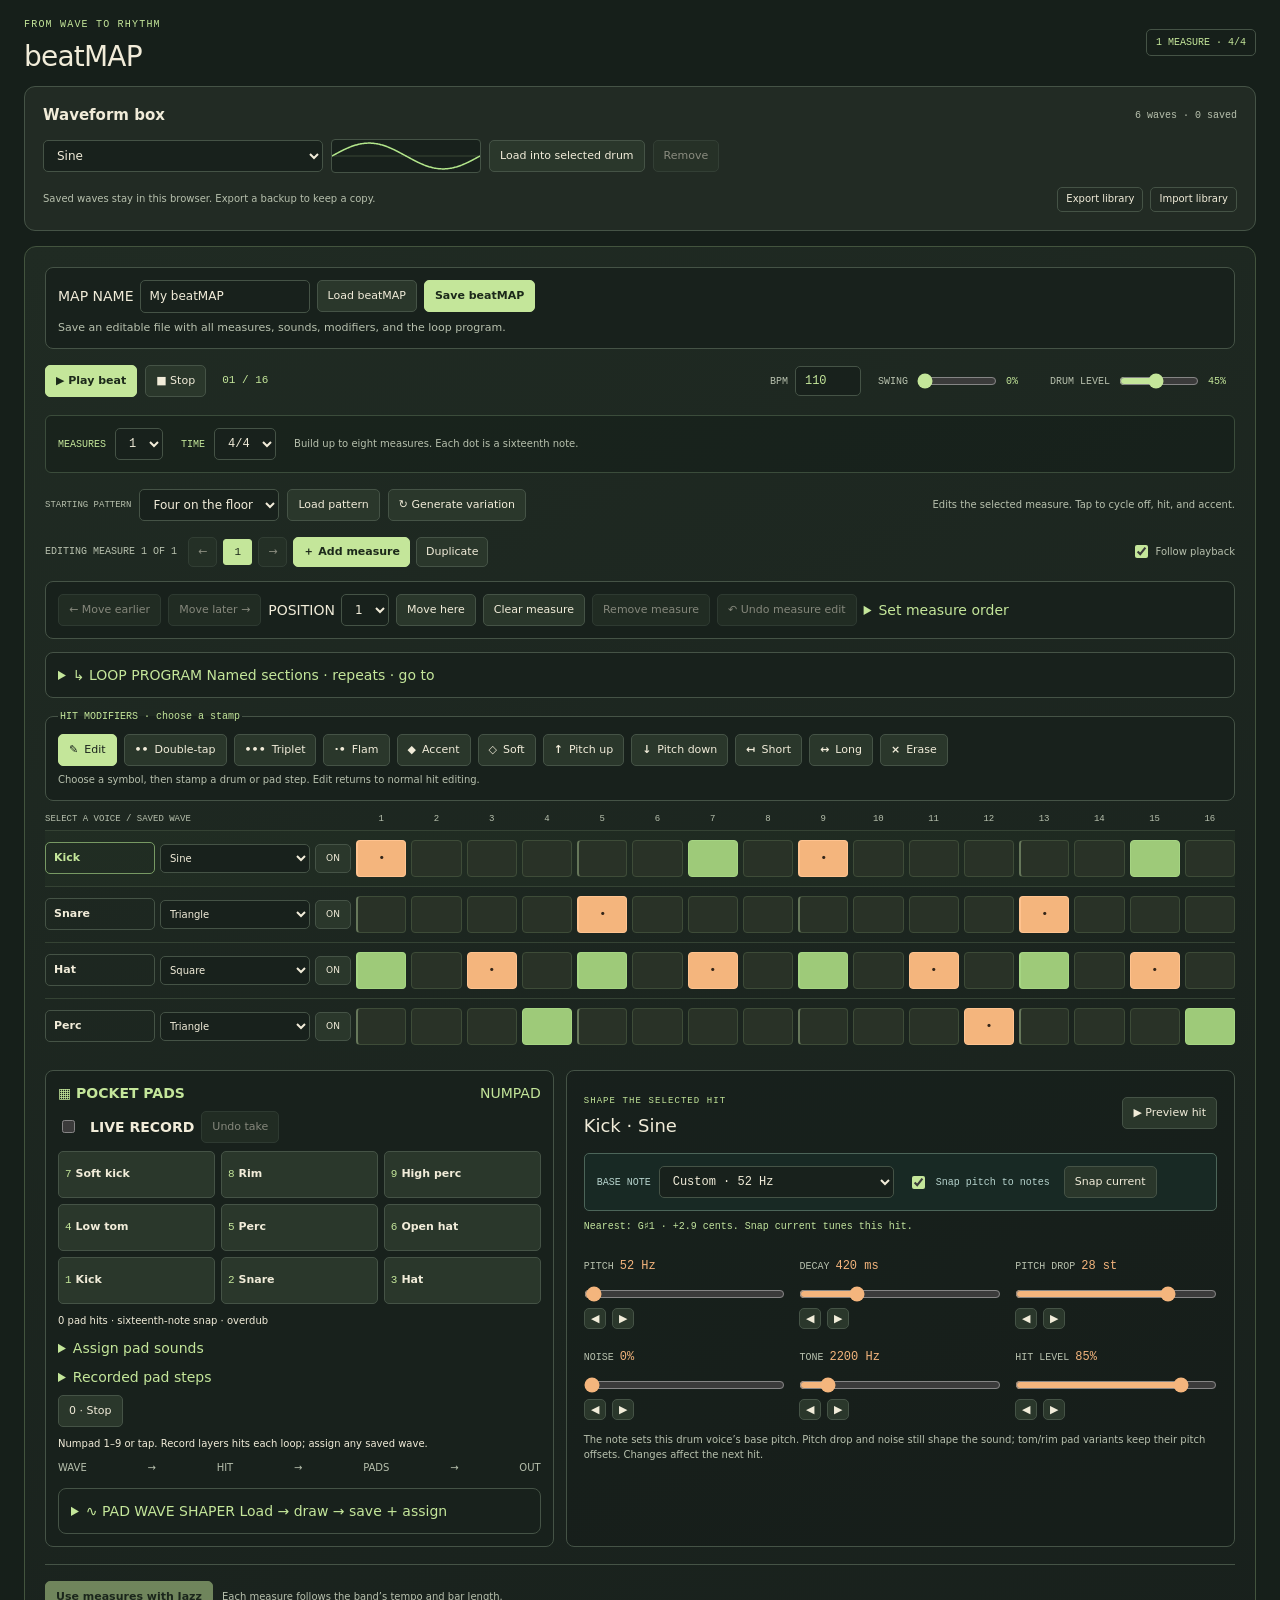
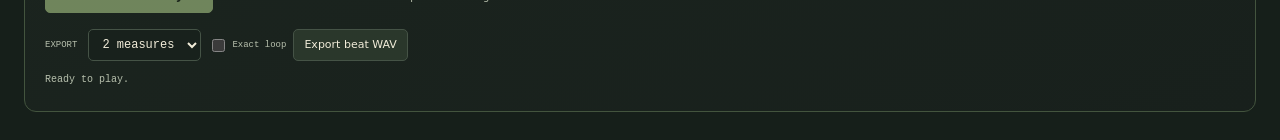
==== beatmap/index.html @ b2a4fbdc "Add the full beatMAP editor to Doodle Jazz" ====
<!doctype html>
<html lang="en">
<head>
<meta charset="utf-8">
<meta name="viewport" content="width=device-width, initial-scale=1">
<meta name="color-scheme" content="dark">
<title>beatMAP · Doodle Jazz</title>
<link rel="stylesheet" href="./editor.css">
<link rel="stylesheet" href="./drum.css">
<link rel="stylesheet" href="./drum-notes.css">
</head>
<body>
<main>
<section class="rhythm-section" aria-labelledby="rhythm-title">
 <div class="rhythm-heading"><div><span class="eyebrow">FROM WAVE TO RHYTHM</span><h2 id="rhythm-title">beatMAP</h2></div><span id="beat-chip" class="rhythm-chip">1 MEASURE · 4/4</span></div>
 <section class="wave-bank" aria-label="Saved waveform library">
  <div class="bank-title"><h3>Waveform box</h3><span id="bank-count">6 shapes</span></div>
  <div class="bank-load"><label class="sr-only" for="bank-select">Saved waveform</label><select id="bank-select"></select><svg id="bank-preview" viewBox="0 0 200 42" preserveAspectRatio="none" role="img" aria-label="Selected saved waveform"><line x1="0" x2="200" y1="21" y2="21" stroke="#43513b"/><path id="bank-path" fill="none" stroke="#b4e88c" stroke-width="1.5" vector-effect="non-scaling-stroke"/></svg><button id="bank-to-drum">Load into selected drum</button><button id="bank-remove" disabled>Remove</button><button id="bank-undo" hidden>Undo remove</button></div>
  <div class="bank-footer"><span id="bank-storage" role="status">Saved waves stay in this browser. Export a backup to keep a copy.</span><div><button id="bank-export">Export library</button><button id="bank-import">Import library</button></div></div>
  <input id="bank-file" type="file" accept=".json,application/json" hidden>
 </section>
 <section class="drum-machine" aria-label="beatMAP drum editor">
  <div class="beatmap-files"><label for="beat-name">MAP NAME<input id="beat-name" maxlength="48" value="My beatMAP" placeholder="Name your beatMAP"></label><button id="kit-load">Load beatMAP</button><button id="kit-save" class="primary">Save beatMAP</button><p id="beatmap-status" role="status">Save an editable file with all measures, sounds, modifiers, and the loop program.</p></div>
  <div class="drum-top"><div class="drum-transport"><button id="beat-play" class="primary" aria-pressed="false">▶ Play beat</button><button id="beat-stop">■ Stop</button><span id="beat-position" class="mono">01 / 16</span></div><div class="tempo-controls"><label for="beat-bpm">BPM <input id="beat-bpm" type="number" min="40" max="240" value="110"></label><label for="beat-swing">SWING <input id="beat-swing" type="range" min="0" max="45" value="0"><output id="beat-swing-value">0%</output></label><label for="beat-volume">DRUM LEVEL <input id="beat-volume" type="range" min="0" max="100" value="45"><output id="beat-volume-value">45%</output></label></div></div>
  <div class="beat-length-controls"><label for="beat-measures">MEASURES <select id="beat-measures"><option>1</option><option>2</option><option>3</option><option>4</option><option>5</option><option>6</option><option>7</option><option>8</option></select></label><label for="beat-meter">TIME <select id="beat-meter"><option value="3/4">3/4</option><option value="4/4" selected>4/4</option><option value="5/4">5/4</option><option value="6/8">6/8</option><option value="7/8">7/8</option></select></label><span>Build up to eight measures. Each dot is a sixteenth note.</span></div>
  <div class="pattern-tools"><label for="beat-style">STARTING PATTERN</label><select id="beat-style"><option value="four">Four on the floor</option><option value="broken">Broken beat</option><option value="half">Half-time</option><option value="blank">Blank</option></select><button id="beat-preset">Load pattern</button><button id="beat-generate">↻ Generate variation</button><span>Edits the selected measure. Tap to cycle off, hit, and accent.</span></div>
  <div class="beat-measure-nav"><span id="beat-measure-label" class="mono">EDITING MEASURE 1</span><button id="beat-measure-prev" aria-label="Previous measure">←</button><div id="beat-measure-pages" role="group" aria-label="Choose measure to edit"></div><button id="beat-measure-next" aria-label="Next measure">→</button><button id="beat-add-measure" class="primary" type="button">＋ Add measure</button><button id="beat-copy-next">Duplicate</button><label><input id="beat-follow" type="checkbox" checked> Follow playback</label></div>
  <div class="measure-tools" role="group" aria-label="Measure editing"><button id="measure-earlier">← Move earlier</button><button id="measure-later">Move later →</button><label>POSITION <select id="measure-position" aria-label="Move measure to position"></select></label><button id="measure-move">Move here</button><button id="measure-clear">Clear measure</button><button id="measure-remove">Remove measure</button><button id="measure-undo" disabled>↶ Undo measure edit</button><details><summary>Set measure order</summary><label>ORDER <input id="measure-order" maxlength="40" placeholder="3, 1, 2" aria-label="New measure order"></label><button id="measure-order-apply">Apply order</button><small>Use each current measure number once. Loop-program references follow their original measures.</small></details></div>
    <details class="drum-program" id="drum-program-panel"><summary>↳ LOOP PROGRAM <span>Named sections · repeats · go to</span></summary>
   <div class="workflow-rail"><button id="program-load">1 LOAD beatMAP</button>→<span>2 EDIT MEASURES + PROGRAM</span>→<button id="program-save">3 SAVE beatMAP</button></div>
   <div class="program-columns"><div><label for="program-source">YOUR LOOP</label><textarea id="program-source" rows="5" maxlength="4096" spellcheck="false" aria-describedby="program-help"></textarea><p id="program-help">PLAY 1 x2 plays measure 1 twice. GOTO "groove" x3 returns to that label three extra times. Each jump counts across the entire run. END finishes. Maximum 64 measures.</p><div class="program-compose"><label>LABEL<input id="program-label" value="groove" maxlength="24"></label><label>REPEATS<input id="program-count" type="number" min="1" max="16" value="2"></label><button id="program-label-add">＋ Label</button><button id="program-play-add">＋ Editing measure</button><button id="program-goto-add">＋ Go to</button></div></div>
   <div><div class="program-actions"><button id="program-check">Check loop</button><button id="program-play">▶ Play program</button><button id="program-stop">■ Stop</button><label><input id="program-loop" type="checkbox" checked>Loop</label><label><input id="program-chip" type="checkbox" checked>8-bit sound</label></div><div id="program-route" class="program-route" aria-label="Compiled measure order"></div><p id="program-status" role="status">Build measures above, then arrange them here.</p><div class="program-actions"><button id="program-midi">Export MIDI</button><button id="program-wav">Export 8-bit WAV</button><button id="program-song">Use program with Jazz</button></div><small>MIDI keeps drum notes, timing and repeated hits. 8-bit WAV keeps your sound. beatMAP files keep the editable measures, program, and waveforms.</small>
   <details class="rhythm-math"><summary>✧ Rhythm numbers</summary><div class="program-compose"><label>HITS<input id="rhythm-hits" type="number" min="1" max="20" value="3"></label><label>OVER<select id="rhythm-steps"><option value="8">8 steps</option><option value="16">16 steps</option><option value="0">This measure</option></select></label><label>ROTATE<input id="rhythm-rotate" type="number" min="0" max="31" value="0"></label><button id="rhythm-apply">Stamp selected lane</button></div><p>Evenly spaced hits: try 3 over 8 or 5 over 16. Fills the editing measure; use Undo stamp to restore it.</p><button id="rhythm-undo" disabled>Undo stamp</button><a href="https://www.archive.bridgesmathart.org/2005/bridges2005-47.html" target="_blank" rel="noopener">Euclidean rhythm research ↗</a></details></div></div>
  </details>

  <fieldset class="modifier-frame"><legend>HIT MODIFIERS · choose a stamp</legend><div id="modifier-buttons" class="modifier-buttons"></div><div class="beat-mod-tools"><label hidden>HIT MODIFIER<select id="beat-modifier"><option value="edit">Edit hits</option><option value="up">↑ Pitch +1 semitone</option><option value="down">↓ Pitch −1 semitone</option><option value="soft">◇ Softer</option><option value="short">↤ Shorter</option><option value="long">↔ Longer tail</option><option value="double">•• Double-tap</option><option value="triple">••• Triplet roll</option><option value="flam">·• Flam</option><option value="accent">◆ Accent</option><option value="none">× Erase modifier</option></select></label><span>Choose a symbol, then stamp a drum or pad step. Edit returns to normal hit editing.</span></div></fieldset>
  <div class="sequencer-scroll"><div id="drum-sequencer" class="drum-sequencer"></div></div>
  <div class="beat-playground"><section class="drum-pad-panel" aria-label="Numpad drum pads"><div class="pad-heading"><strong>▦ POCKET PADS</strong><span>NUMPAD</span></div><div class="pad-record-bar"><label class="live-record-switch"><input id="pad-record" type="checkbox" role="switch"><span class="switch-track" aria-hidden="true"></span><strong>LIVE RECORD</strong></label><button id="pad-undo" disabled>Undo take</button></div><div id="drum-pads" class="drum-pads"></div><p id="pad-record-state" role="status">Record adds hits on each loop · snaps to sixteenths.</p><details class="pad-assignments"><summary>Assign pad sounds</summary><div id="pad-assignments"></div></details><details class="pad-sequence"><summary>Recorded pad steps</summary><label>PAD<select id="pad-edit-number"><option value="1">1 · Kick</option><option value="2">2 · Snare</option><option value="3">3 · Hat</option><option value="4">4 · Low tom</option><option value="5">5 · Perc</option><option value="6">6 · Open hat</option><option value="7">7 · Soft kick</option><option value="8">8 · Rim</option><option value="9">9 · High perc</option></select></label><div id="pad-steps"></div><button id="pad-clear">Clear this pad</button></details><button id="drum-pad-stop">0 · Stop</button><p>Numpad 1–9 or tap. Record layers hits each loop; assign any saved wave.</p><div class="signal-route"><span>WAVE</span>→<span>HIT</span>→<span>PADS</span>→<span>OUT</span></div></section><div class="hit-shaper"><div class="shaper-title"><div><span class="eyebrow">SHAPE THE SELECTED HIT</span><h3 id="shaper-name">Kick</h3></div><button id="hit-preview">▶ Preview hit</button></div><div class="hit-note-controls"><label>BASE NOTE<select id="hit-note" aria-label="Selected drum base note"></select></label><label><input id="hit-note-snap" type="checkbox" checked>Snap pitch to notes</label><button id="hit-snap-now">Snap current</button></div><output id="hit-note-info" class="hit-note-info"></output><div class="hit-knobs">
   <label for="hit-pitch">PITCH <output id="hit-pitch-value">55 Hz</output><input id="hit-pitch" type="range" min="30" max="2000" step="any" value="55"></label>
   <label for="hit-decay">DECAY <output id="hit-decay-value">400 ms</output><input id="hit-decay" type="range" min="30" max="1500" step="10" value="400"></label>
   <label for="hit-sweep">PITCH DROP <output id="hit-sweep-value">24 st</output><input id="hit-sweep" type="range" min="0" max="36" step="1" value="24"></label>
   <label for="hit-noise">NOISE <output id="hit-noise-value">0%</output><input id="hit-noise" type="range" min="0" max="100" value="0"></label>
   <label for="hit-tone">TONE <output id="hit-tone-value">8000 Hz</output><input id="hit-tone" type="range" min="200" max="18000" step="100" value="8000"></label>
   <label for="hit-level">HIT LEVEL <output id="hit-level-value">80%</output><input id="hit-level" type="range" min="0" max="100" value="80"></label>
  </div><p>The note sets this drum voice’s base pitch. Pitch drop and noise still shape the sound; tom/rim pad variants keep their pitch offsets. Changes affect the next hit.</p></div>
  </div><div class="beat-send"><button id="beat-send-mix" class="primary">Use measures with Jazz</button><span>Each measure follows the band’s tempo and bar length.</span></div>
  <div class="beat-bottom"><div><label for="beat-bars">EXPORT <select id="beat-bars"><option value="0">Full beat</option><option value="1">1 measure</option><option value="2" selected>2 measures</option><option value="4">4 measures</option><option value="8">8 measures</option></select></label><label class="beat-loop-label"><input id="beat-loop-export" type="checkbox"> Exact loop</label><button id="beat-export">Export beat WAV</button></div></div>
  <div id="beat-status" class="beat-status" role="status">Ready to play.</div>
  <input id="kit-file" type="file" accept=".json,application/json" hidden>
 </section>
</section>

</main>
<script defer src="./effects-dsp.js"></script>
<script defer src="./amp-tone.js"></script>
<script defer src="./studio-dsp.js"></script>
<script defer src="./wave-library.js"></script>
<script defer src="./drum-notes.js"></script>
<script defer src="./drum-dsp.js"></script>
<script defer src="./midi-io.js"></script>
<script defer src="./drum-program.js"></script>
<script defer src="./editor-host.js"></script>
<script defer src="./drum-ui.js"></script>
<script defer src="./drum-pads.js"></script>
<script defer src="./drum-notes-ui.js"></script>
<script defer src="./hit-modifiers.js"></script>
<script defer src="./drum-program-ui.js"></script>
<script defer src="./pad-wave-editor.js"></script>
<script defer src="./measure-editing.js"></script>
<script type="module" src="./editor-actions.mjs"></script>
</body>
</html>
---- beatmap/editor.css ----
:root {
  color-scheme: dark;
  --panel: #222b24;
  --inner: #18211c;
  --text: #f1ecd9;
  --muted: #b7c0ad;
  --line: #455346;
  --green: #c4e69a;
  --orange: #f4b57d;
  --mono: "IBM Plex Mono", Consolas, monospace;
  font: 14px/1.45 system-ui, sans-serif;
  background: #161f1a;
  color: var(--text);
}

* { box-sizing: border-box; }
body { margin: 0; }
main { margin: auto; max-width: 1360px; padding: 12px 24px 28px; }
.rhythm-section.rhythm-section { margin: 0; min-width: 0; }
[hidden] { display: none !important; }
button, input, select, textarea { font: inherit; }
button {
  cursor: pointer;
  border: 1px solid var(--line);
  border-radius: 5px;
  padding: 7px 10px;
  color: var(--text);
  background: #2a372b;
}
button.primary { background: var(--green); color: #1c291a; border-color: var(--green); font-weight: 650; }
button:hover:not(:disabled) { filter: brightness(1.14); }
button:disabled { opacity: .5; cursor: default; }
button[aria-pressed="true"] { border-color: var(--green); }
:focus-visible { outline: 2px solid var(--orange); outline-offset: 2px; }
input[type=range], input[type=checkbox] { accent-color: var(--green); }
a { color: var(--green); }
.eyebrow, .mono { font-family: var(--mono); }
.eyebrow { color: var(--green); font-size: 10px; letter-spacing: .12em; }
label { display: inline-flex; flex-wrap: wrap; align-items: center; gap: 6px; }
summary { cursor: pointer; color: var(--green); }
small { color: var(--muted); }
.rhythm-heading.rhythm-heading { margin-bottom: 12px; }
.beatmap-files, .measure-tools, .modifier-frame, .drum-program, .drum-pad-panel, .panel-pocket {
  min-width: 0;
  padding: 12px;
  border: 1px solid var(--line);
  border-radius: 8px;
  background: var(--inner);
}
.beatmap-files, .measure-tools, .program-actions, .program-compose, .program-route,
.modifier-buttons, .workflow-rail, .pocket-controls, .pad-record-bar, .hit-note-controls {
  display: flex;
  flex-wrap: wrap;
  align-items: center;
  gap: 7px;
}
.beatmap-files { margin-bottom: 16px; }
.beatmap-files p { flex-basis: 100%; margin: 0; color: var(--muted); font-size: 11px; }
.measure-tools, .drum-program, .modifier-frame { margin: 0 0 13px; }
.measure-tools select { max-width: 65px; }
.modifier-frame legend { color: var(--green); font: 10px var(--mono); }
.modifier-buttons button { display: inline-flex; gap: 6px; align-items: center; }
.modifier-buttons button[aria-pressed="true"], #pad-steps button[aria-pressed="true"], .program-route button.playing {
  background: var(--green); color: var(--inner);
}
.beat-mod-tools { margin-top: 7px; color: var(--muted); font-size: 10px; }
.workflow-rail, .program-columns { margin-top: 10px; }
.program-columns { display: grid; grid-template-columns: 1fr 1fr; gap: 18px; }
.program-columns > div { min-width: 0; }
.program-columns p { font-size: 11px; color: var(--muted); }
.program-route { margin-top: 8px; max-height: 160px; overflow: auto; }
.program-columns textarea {
  width: 100%; resize: vertical; border: 1px solid var(--line);
  border-radius: 5px; padding: 8px; color: var(--text); background: #121914; font: 12px var(--mono);
}
.program-compose input[type=number] { width: 62px; }
.rhythm-math, .panel-pocket { margin-top: 12px; }
.rhythm-math summary { margin-bottom: 6px; }
.beat-playground { display: grid; grid-template-columns: minmax(250px, .95fr) minmax(0, 1.25fr); gap: 12px; margin-top: 12px; }
.beat-playground .hit-shaper { margin-top: 0; }
.beat-playground .hit-knobs { grid-template-columns: repeat(3, minmax(0, 1fr)); gap: 14px; }
.beat-playground .hit-knobs label { min-width: 0; }
.beat-playground .hit-nudge { padding: 3px 6px; }
.pad-heading, .signal-route { display: flex; justify-content: space-between; gap: 4px; color: var(--muted); }
.pad-heading { color: var(--green); }
.pad-record-bar { margin: 8px 0; }
.drum-pads { display: grid; gap: 6px; grid-template-columns: repeat(3, minmax(0, 1fr)); }
.drum-pads button { min-height: 47px; padding: 6px; text-align: left; overflow-wrap: anywhere; }
.drum-pads kbd { color: var(--green); padding-right: 4px; }
.drum-pads button.is-hit, .drum-pads button:active { background: var(--green); color: var(--inner); }
.drum-pad-panel p, .signal-route { font-size: 10px; }
.pad-assignments, .pad-sequence { margin-bottom: 8px; }
#pad-assignments label { display: flex; justify-content: space-between; margin: 5px 0; }
#pad-steps { display: flex; flex-wrap: wrap; gap: 4px; margin: 7px 0; }
#pad-steps button { padding: 4px 6px; }
.pocket-controls { margin-top: 8px; }
.pad-cycle-grid { height: 83px; display: grid; grid-template-columns: repeat(32, minmax(0, 1fr)); margin: 10px 0; touch-action: none; }
.pad-cycle-point { position: relative; padding: 0; border: 1px solid var(--line); border-radius: 0; min-width: 0; }
.pad-cycle-point span { position: absolute; left: 1px; right: 1px; background: var(--green); pointer-events: none; }

@media (max-width: 760px) {
  main { padding: 10px 12px 20px; }
  .beat-playground, .program-columns { grid-template-columns: 1fr; }
}
@media (max-width: 440px) {
  .beat-playground .hit-knobs { grid-template-columns: repeat(2, minmax(0, 1fr)); }
  .rhythm-section input:not([type]) { max-width: 100%; }
}
---- beatmap/drum.css ----
.sr-only{position:absolute;width:1px;height:1px;padding:0;margin:-1px;overflow:hidden;clip:rect(0,0,0,0);white-space:nowrap;border:0}.rhythm-section{margin:36px 0 24px}.rhythm-heading{display:flex;justify-content:space-between;align-items:center;margin-bottom:19px;gap:15px}.rhythm-heading h2{font-size:28px;line-height:1.25;font-weight:500;letter-spacing:-.8px;margin:6px 0 0}.rhythm-chip{font:10px var(--mono);color:var(--green);padding:7px 9px;border:1px solid var(--line);border-radius:5px;white-space:nowrap}.wave-bank{background:var(--panel);border:1px solid var(--line);border-radius:11px;padding:18px;margin-bottom:15px}.bank-title{display:flex;justify-content:space-between;align-items:center;margin-bottom:13px}.bank-title h3{font-size:15px;margin:0;font-weight:550}.bank-title span{font:10px var(--mono);color:var(--muted)}.bank-save,.bank-load{display:flex;gap:8px;align-items:center;flex-wrap:wrap}.bank-save{margin-bottom:12px}.bank-save input{min-width:160px;flex:1;max-width:300px}.rhythm-section input[type=number],.rhythm-section input[type=text],.rhythm-section input:not([type]),.rhythm-section select{border:1px solid var(--line);border-radius:5px;background:var(--inner);color:var(--text);font-size:12px;padding:7px 9px}.rhythm-section button{font-size:11px}.bank-load>select{min-width:160px;max-width:280px;flex:1}.bank-load svg{width:150px;height:34px;border:1px solid var(--line);border-radius:4px;background:var(--inner)}.bank-footer{display:flex;justify-content:space-between;align-items:center;gap:12px;margin-top:14px;color:var(--muted);font-size:10px}.bank-footer>div{display:flex;gap:7px;flex-shrink:0}.bank-footer button{padding:4px 8px;font-size:10px;background:transparent}.drum-machine{border:1px solid #43543e;border-radius:12px;background:linear-gradient(155deg,#202b23,#18201c);padding:20px}.drum-top{display:flex;justify-content:space-between;align-items:center;gap:20px;flex-wrap:wrap}.drum-transport{display:flex;align-items:center;gap:8px}.drum-transport>span{color:var(--green);font-size:11px;margin-left:8px}.tempo-controls{display:flex;gap:17px;align-items:center;flex-wrap:wrap}.tempo-controls label{display:flex;align-items:center;gap:7px;color:var(--muted);font:10px var(--mono)}.tempo-controls input[type=number]{width:66px;color:var(--green)}.tempo-controls input[type=range]{width:80px}.tempo-controls output{color:var(--green);min-width:27px}.pattern-tools{display:flex;align-items:center;gap:8px;flex-wrap:wrap;padding:16px 0}.pattern-tools>label{font:9px var(--mono);color:var(--muted)}.pattern-tools>span{font-size:10px;color:var(--muted);margin-left:auto}.sequencer-scroll{overflow-x:auto;padding-bottom:4px}.drum-sequencer{min-width:880px}.step-heading,.drum-row{display:grid;grid-template-columns:110px 150px 36px repeat(16,minmax(24px,1fr));gap:5px;align-items:center}.step-heading{padding:0 0 6px;font:9px var(--mono);color:var(--muted);text-align:center}.step-heading>span:first-child{grid-column:1/4;text-align:left}.drum-row{padding:9px 0;border-top:1px solid #354334}.drum-row.selected{background:#b4e88c06}.drum-row .drum-name{display:flex;justify-content:space-between;align-items:center;padding:7px 8px;font-weight:550;background:transparent}.drum-row .drum-name[aria-pressed=true]{color:var(--green);border-color:#779963}.drum-row .drum-name span{font:9px var(--mono);color:var(--muted)}.drum-row select{width:100%;min-width:0;font-size:10px;padding:7px 5px}.drum-row .track-mute{padding:7px 2px;font-size:9px}.step-button{width:100%;height:37px;padding:0;border-color:#3e4c38;background:#293227;border-radius:4px}.step-button.group-start{border-left:2px solid #66775a}.step-button[data-velocity="0.5"]{background:#9eca79;color:#1e2b18;border-color:#a6d583}.step-button[data-velocity="1"]{background:var(--orange);color:#332519;border-color:#ffc38f}.step-button.is-current{outline:2px solid #edf7e6;outline-offset:1px}.step-button:focus-visible{outline:2px solid #fff;outline-offset:2px}.hit-shaper{margin-top:16px;border:1px solid var(--line);border-radius:8px;background:#121a1866;padding:17px}.shaper-title{display:flex;justify-content:space-between;align-items:center;gap:15px;margin-bottom:14px}.shaper-title h3{font-size:18px;font-weight:500;margin:5px 0 0}.shaper-title .eyebrow{font-size:9px}.hit-knobs{display:grid;grid-template-columns:repeat(6,1fr);gap:20px}.hit-knobs label{font:10px var(--mono);color:var(--muted)}.hit-knobs output{display:block;color:var(--orange);font-size:12px;margin:7px 0}.hit-knobs input{width:100%;margin:0;accent-color:var(--orange)}.hit-shaper>p{font-size:10px;color:var(--muted);margin:13px 0 0}.beat-bottom{display:flex;justify-content:space-between;gap:12px;flex-wrap:wrap;margin-top:16px}.beat-bottom>div{display:flex;gap:7px;align-items:center}.beat-bottom label{font:9px var(--mono);color:var(--muted)}.beat-bottom select{margin-left:5px}.beat-status{font:10px var(--mono);color:var(--muted);min-height:17px;margin-top:13px}.bank-load [hidden]{display:none}@media(max-width:1000px){.drum-top{align-items:flex-start}.tempo-controls{gap:12px}.pattern-tools>span{width:100%;margin-left:0}.hit-knobs{grid-template-columns:repeat(3,1fr);gap:16px 24px}}@media(max-width:600px){.rhythm-heading h2{font-size:24px}.rhythm-chip{display:none}.wave-bank,.drum-machine{padding:14px}.bank-save input{min-width:100%;max-width:none}.bank-save select{flex:1}.bank-load>select{min-width:100%;max-width:none}.bank-load svg{flex:1}.bank-load button{padding:7px 9px}.bank-footer{align-items:flex-start;flex-direction:column}.tempo-controls{gap:12px;width:100%}.tempo-controls label{flex-wrap:wrap}.tempo-controls input[type=range]{width:70px}.hit-knobs{grid-template-columns:repeat(2,1fr)}.pattern-tools{gap:7px}.pattern-tools>label{width:100%}.beat-bottom>div{flex-wrap:wrap}.hit-shaper{padding:13px}.drum-transport{width:100%}.drum-transport>span{margin-left:auto}.pattern-tools button{padding:7px 9px}}
.beat-length-controls{display:flex;align-items:center;gap:18px;flex-wrap:wrap;margin-top:18px;padding:12px;border:1px solid #3b4c3b;border-radius:6px;background:#101a1566}.beat-length-controls label{display:flex;gap:9px;align-items:center;font:10px var(--mono);color:var(--green)}.beat-length-controls>span,.beat-send>span{font-size:10px;color:var(--muted)}.beat-measure-nav{display:flex;align-items:center;flex-wrap:wrap;gap:6px;padding:0 0 14px}.beat-measure-nav>span{font-size:10px;color:var(--muted);margin-right:5px}.beat-measure-nav>button{padding:6px 9px}.beat-measure-nav>label{margin-left:auto;display:flex;align-items:center;gap:5px;color:var(--muted);font-size:10px}#beat-measure-pages{display:flex;gap:4px}#beat-measure-pages button{font:11px var(--mono);min-width:29px;padding:6px;border-radius:3px}#beat-measure-pages button[aria-pressed=true]{color:#1c2919;background:var(--green);border-color:var(--green)}.beat-send{display:flex;align-items:center;gap:9px;flex-wrap:wrap;margin-top:17px;padding-top:16px;border-top:1px solid var(--line)}.beat-send>label{color:var(--muted);font:9px var(--mono)}.beat-send input{max-width:230px;flex:1;min-width:150px}.beat-loop-label{display:flex;align-items:center;gap:4px;white-space:nowrap}.beat-loop-label input,.beat-measure-nav input{accent-color:var(--green)}@media(max-width:600px){.beat-length-controls{gap:10px}.beat-length-controls>span{width:100%;line-height:1.5}.beat-measure-nav>span{width:100%;margin-bottom:5px}.beat-measure-nav>label{margin-left:0}.beat-send>label{width:100%}.beat-send>span{width:100%}.beat-send input{max-width:none}}
---- beatmap/drum-notes.css ----
.hit-note-controls{display:flex;flex-wrap:wrap;gap:10px 14px;align-items:center;margin:14px 0 0;padding:12px;border:1px solid #4c6559;border-radius:5px;background:#182924}.hit-note-controls label{display:flex;align-items:center;gap:8px;font:10px var(--mono,monospace);color:#b6d3cd}.hit-note-controls select{width:235px;max-width:100%}.hit-note-controls button{min-height:32px}.hit-note-info{display:block;min-height:30px;margin:8px 0 3px;font:10px/1.5 var(--mono,monospace);color:#c2e39d}.hit-note-help{margin:6px 0 0;font-size:10px;line-height:1.6;color:#acc3bd}@media(max-width:520px){.hit-note-controls>label:first-child{width:100%;flex-wrap:wrap}.hit-note-controls select{width:100%}}
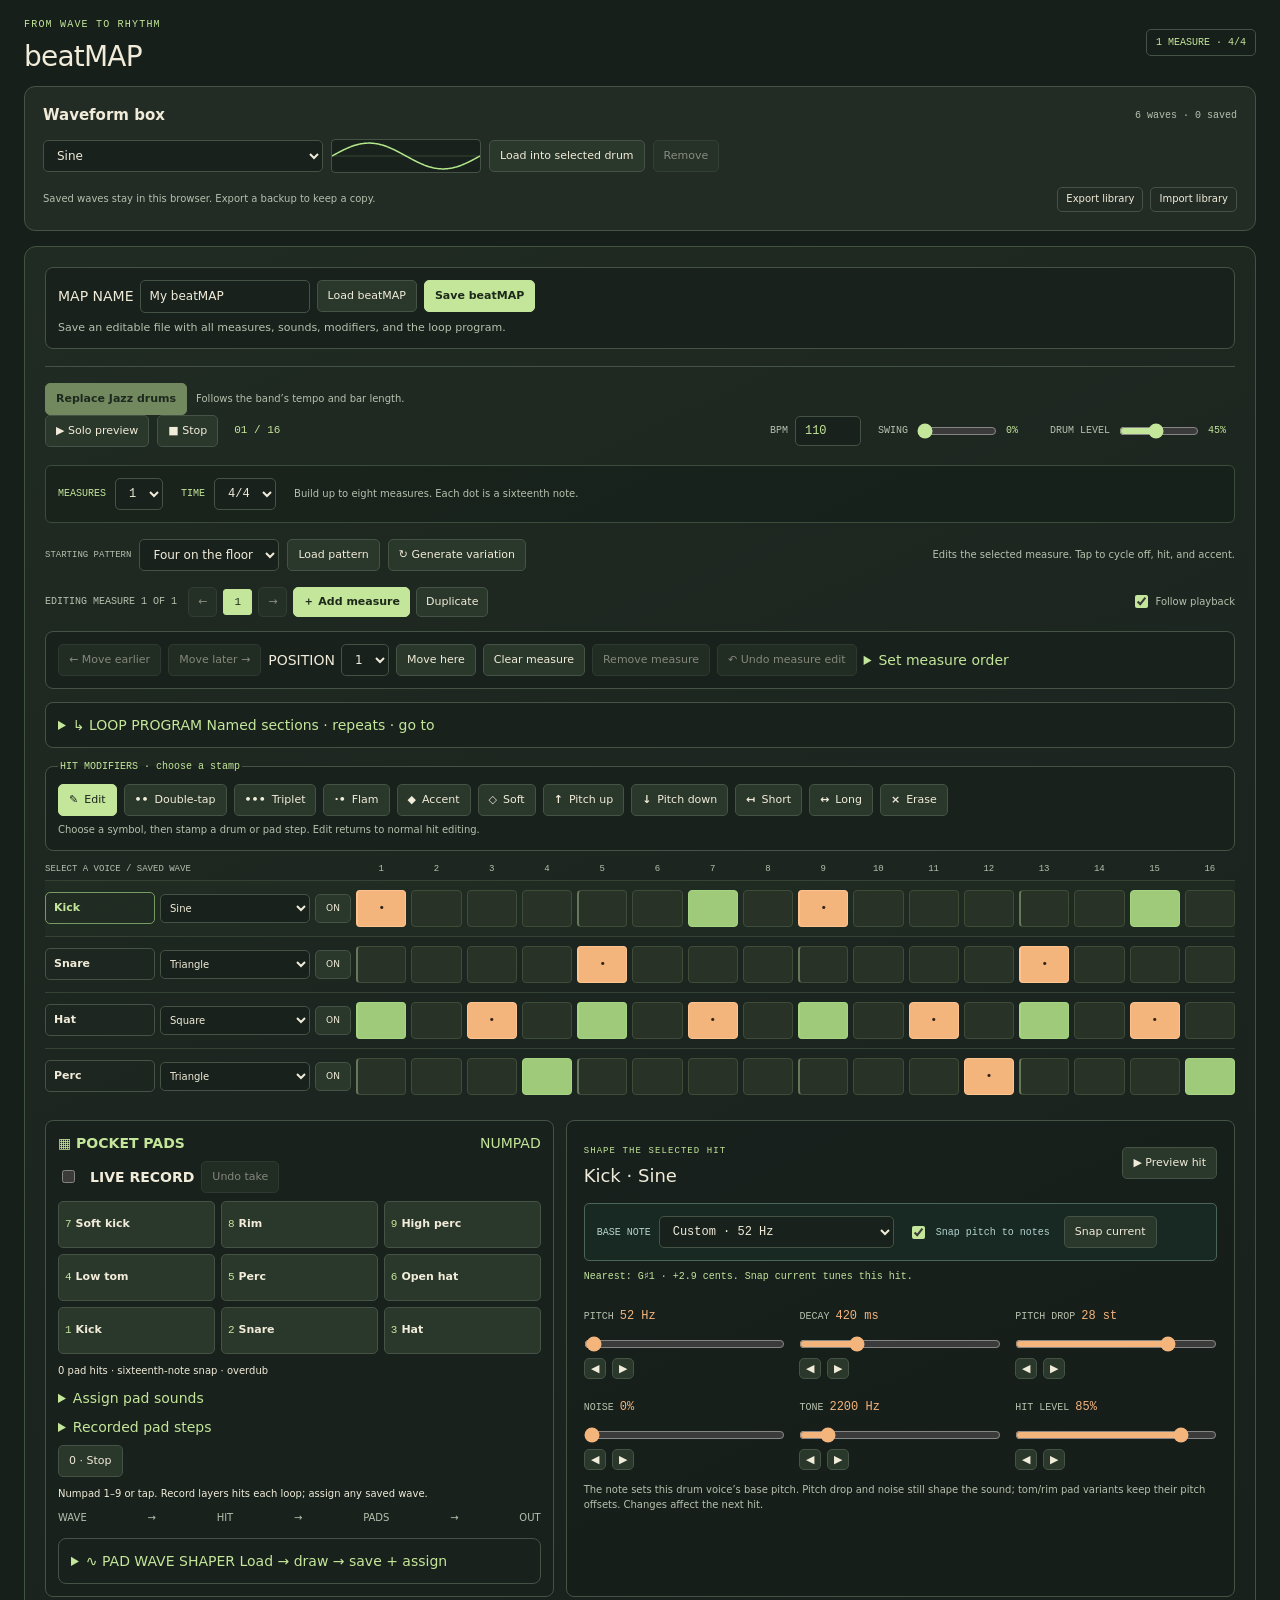
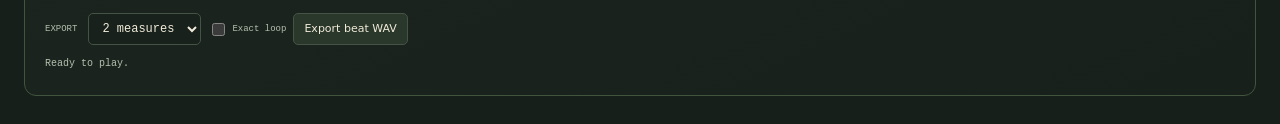
==== commit d6d6d849: "Use beatMAP as the exclusive Jazz drum track" ====
--- a/beatmap/index.html
+++ b/beatmap/index.html
@@ -21,7 +21,8 @@
  </section>
  <section class="drum-machine" aria-label="beatMAP drum editor">
   <div class="beatmap-files"><label for="beat-name">MAP NAME<input id="beat-name" maxlength="48" value="My beatMAP" placeholder="Name your beatMAP"></label><button id="kit-load">Load beatMAP</button><button id="kit-save" class="primary">Save beatMAP</button><p id="beatmap-status" role="status">Save an editable file with all measures, sounds, modifiers, and the loop program.</p></div>
-  <div class="drum-top"><div class="drum-transport"><button id="beat-play" class="primary" aria-pressed="false">▶ Play beat</button><button id="beat-stop">■ Stop</button><span id="beat-position" class="mono">01 / 16</span></div><div class="tempo-controls"><label for="beat-bpm">BPM <input id="beat-bpm" type="number" min="40" max="240" value="110"></label><label for="beat-swing">SWING <input id="beat-swing" type="range" min="0" max="45" value="0"><output id="beat-swing-value">0%</output></label><label for="beat-volume">DRUM LEVEL <input id="beat-volume" type="range" min="0" max="100" value="45"><output id="beat-volume-value">45%</output></label></div></div>
+  <div class="beat-send"><button id="beat-send-mix" class="primary">Replace Jazz drums</button><span>Follows the band’s tempo and bar length.</span></div>
+  <div class="drum-top"><div class="drum-transport"><button id="beat-play" aria-pressed="false">▶ Solo preview</button><button id="beat-stop">■ Stop</button><span id="beat-position" class="mono">01 / 16</span></div><div class="tempo-controls"><label for="beat-bpm">BPM <input id="beat-bpm" type="number" min="40" max="240" value="110"></label><label for="beat-swing">SWING <input id="beat-swing" type="range" min="0" max="45" value="0"><output id="beat-swing-value">0%</output></label><label for="beat-volume">DRUM LEVEL <input id="beat-volume" type="range" min="0" max="100" value="45"><output id="beat-volume-value">45%</output></label></div></div>
   <div class="beat-length-controls"><label for="beat-measures">MEASURES <select id="beat-measures"><option>1</option><option>2</option><option>3</option><option>4</option><option>5</option><option>6</option><option>7</option><option>8</option></select></label><label for="beat-meter">TIME <select id="beat-meter"><option value="3/4">3/4</option><option value="4/4" selected>4/4</option><option value="5/4">5/4</option><option value="6/8">6/8</option><option value="7/8">7/8</option></select></label><span>Build up to eight measures. Each dot is a sixteenth note.</span></div>
   <div class="pattern-tools"><label for="beat-style">STARTING PATTERN</label><select id="beat-style"><option value="four">Four on the floor</option><option value="broken">Broken beat</option><option value="half">Half-time</option><option value="blank">Blank</option></select><button id="beat-preset">Load pattern</button><button id="beat-generate">↻ Generate variation</button><span>Edits the selected measure. Tap to cycle off, hit, and accent.</span></div>
   <div class="beat-measure-nav"><span id="beat-measure-label" class="mono">EDITING MEASURE 1</span><button id="beat-measure-prev" aria-label="Previous measure">←</button><div id="beat-measure-pages" role="group" aria-label="Choose measure to edit"></div><button id="beat-measure-next" aria-label="Next measure">→</button><button id="beat-add-measure" class="primary" type="button">＋ Add measure</button><button id="beat-copy-next">Duplicate</button><label><input id="beat-follow" type="checkbox" checked> Follow playback</label></div>
@@ -29,7 +30,7 @@
     <details class="drum-program" id="drum-program-panel"><summary>↳ LOOP PROGRAM <span>Named sections · repeats · go to</span></summary>
    <div class="workflow-rail"><button id="program-load">1 LOAD beatMAP</button>→<span>2 EDIT MEASURES + PROGRAM</span>→<button id="program-save">3 SAVE beatMAP</button></div>
    <div class="program-columns"><div><label for="program-source">YOUR LOOP</label><textarea id="program-source" rows="5" maxlength="4096" spellcheck="false" aria-describedby="program-help"></textarea><p id="program-help">PLAY 1 x2 plays measure 1 twice. GOTO "groove" x3 returns to that label three extra times. Each jump counts across the entire run. END finishes. Maximum 64 measures.</p><div class="program-compose"><label>LABEL<input id="program-label" value="groove" maxlength="24"></label><label>REPEATS<input id="program-count" type="number" min="1" max="16" value="2"></label><button id="program-label-add">＋ Label</button><button id="program-play-add">＋ Editing measure</button><button id="program-goto-add">＋ Go to</button></div></div>
-   <div><div class="program-actions"><button id="program-check">Check loop</button><button id="program-play">▶ Play program</button><button id="program-stop">■ Stop</button><label><input id="program-loop" type="checkbox" checked>Loop</label><label><input id="program-chip" type="checkbox" checked>8-bit sound</label></div><div id="program-route" class="program-route" aria-label="Compiled measure order"></div><p id="program-status" role="status">Build measures above, then arrange them here.</p><div class="program-actions"><button id="program-midi">Export MIDI</button><button id="program-wav">Export 8-bit WAV</button><button id="program-song">Use program with Jazz</button></div><small>MIDI keeps drum notes, timing and repeated hits. 8-bit WAV keeps your sound. beatMAP files keep the editable measures, program, and waveforms.</small>
+   <div><div class="program-actions"><button id="program-check">Check loop</button><button id="program-play" aria-pressed="false">▶ Preview program solo</button><button id="program-stop">■ Stop</button><label><input id="program-loop" type="checkbox" checked>Loop</label><label><input id="program-chip" type="checkbox" checked>8-bit sound</label></div><div id="program-route" class="program-route" aria-label="Compiled measure order"></div><p id="program-status" role="status">Build measures above, then arrange them here.</p><div class="program-actions"><button id="program-midi">Export MIDI</button><button id="program-wav">Export 8-bit WAV</button><button id="program-song" class="primary">Replace Jazz drums with program</button></div><small>MIDI keeps drum notes, timing and repeated hits. 8-bit WAV keeps your sound. beatMAP files keep the editable measures, program, and waveforms.</small>
    <details class="rhythm-math"><summary>✧ Rhythm numbers</summary><div class="program-compose"><label>HITS<input id="rhythm-hits" type="number" min="1" max="20" value="3"></label><label>OVER<select id="rhythm-steps"><option value="8">8 steps</option><option value="16">16 steps</option><option value="0">This measure</option></select></label><label>ROTATE<input id="rhythm-rotate" type="number" min="0" max="31" value="0"></label><button id="rhythm-apply">Stamp selected lane</button></div><p>Evenly spaced hits: try 3 over 8 or 5 over 16. Fills the editing measure; use Undo stamp to restore it.</p><button id="rhythm-undo" disabled>Undo stamp</button><a href="https://www.archive.bridgesmathart.org/2005/bridges2005-47.html" target="_blank" rel="noopener">Euclidean rhythm research ↗</a></details></div></div>
   </details>
 
@@ -43,7 +44,7 @@
    <label for="hit-tone">TONE <output id="hit-tone-value">8000 Hz</output><input id="hit-tone" type="range" min="200" max="18000" step="100" value="8000"></label>
    <label for="hit-level">HIT LEVEL <output id="hit-level-value">80%</output><input id="hit-level" type="range" min="0" max="100" value="80"></label>
   </div><p>The note sets this drum voice’s base pitch. Pitch drop and noise still shape the sound; tom/rim pad variants keep their pitch offsets. Changes affect the next hit.</p></div>
-  </div><div class="beat-send"><button id="beat-send-mix" class="primary">Use measures with Jazz</button><span>Each measure follows the band’s tempo and bar length.</span></div>
+  </div>
   <div class="beat-bottom"><div><label for="beat-bars">EXPORT <select id="beat-bars"><option value="0">Full beat</option><option value="1">1 measure</option><option value="2" selected>2 measures</option><option value="4">4 measures</option><option value="8">8 measures</option></select></label><label class="beat-loop-label"><input id="beat-loop-export" type="checkbox"> Exact loop</label><button id="beat-export">Export beat WAV</button></div></div>
   <div id="beat-status" class="beat-status" role="status">Ready to play.</div>
   <input id="kit-file" type="file" accept=".json,application/json" hidden>
@@ -60,13 +61,13 @@
 <script defer src="./midi-io.js"></script>
 <script defer src="./drum-program.js"></script>
 <script defer src="./editor-host.js"></script>
-<script defer src="./drum-ui.js"></script>
+<script defer src="./drum-ui.js?v=4"></script>
 <script defer src="./drum-pads.js"></script>
 <script defer src="./drum-notes-ui.js"></script>
 <script defer src="./hit-modifiers.js"></script>
 <script defer src="./drum-program-ui.js"></script>
 <script defer src="./pad-wave-editor.js"></script>
 <script defer src="./measure-editing.js"></script>
-<script type="module" src="./editor-actions.mjs"></script>
+<script type="module" src="./editor-actions.mjs?v=4"></script>
 </body>
 </html>
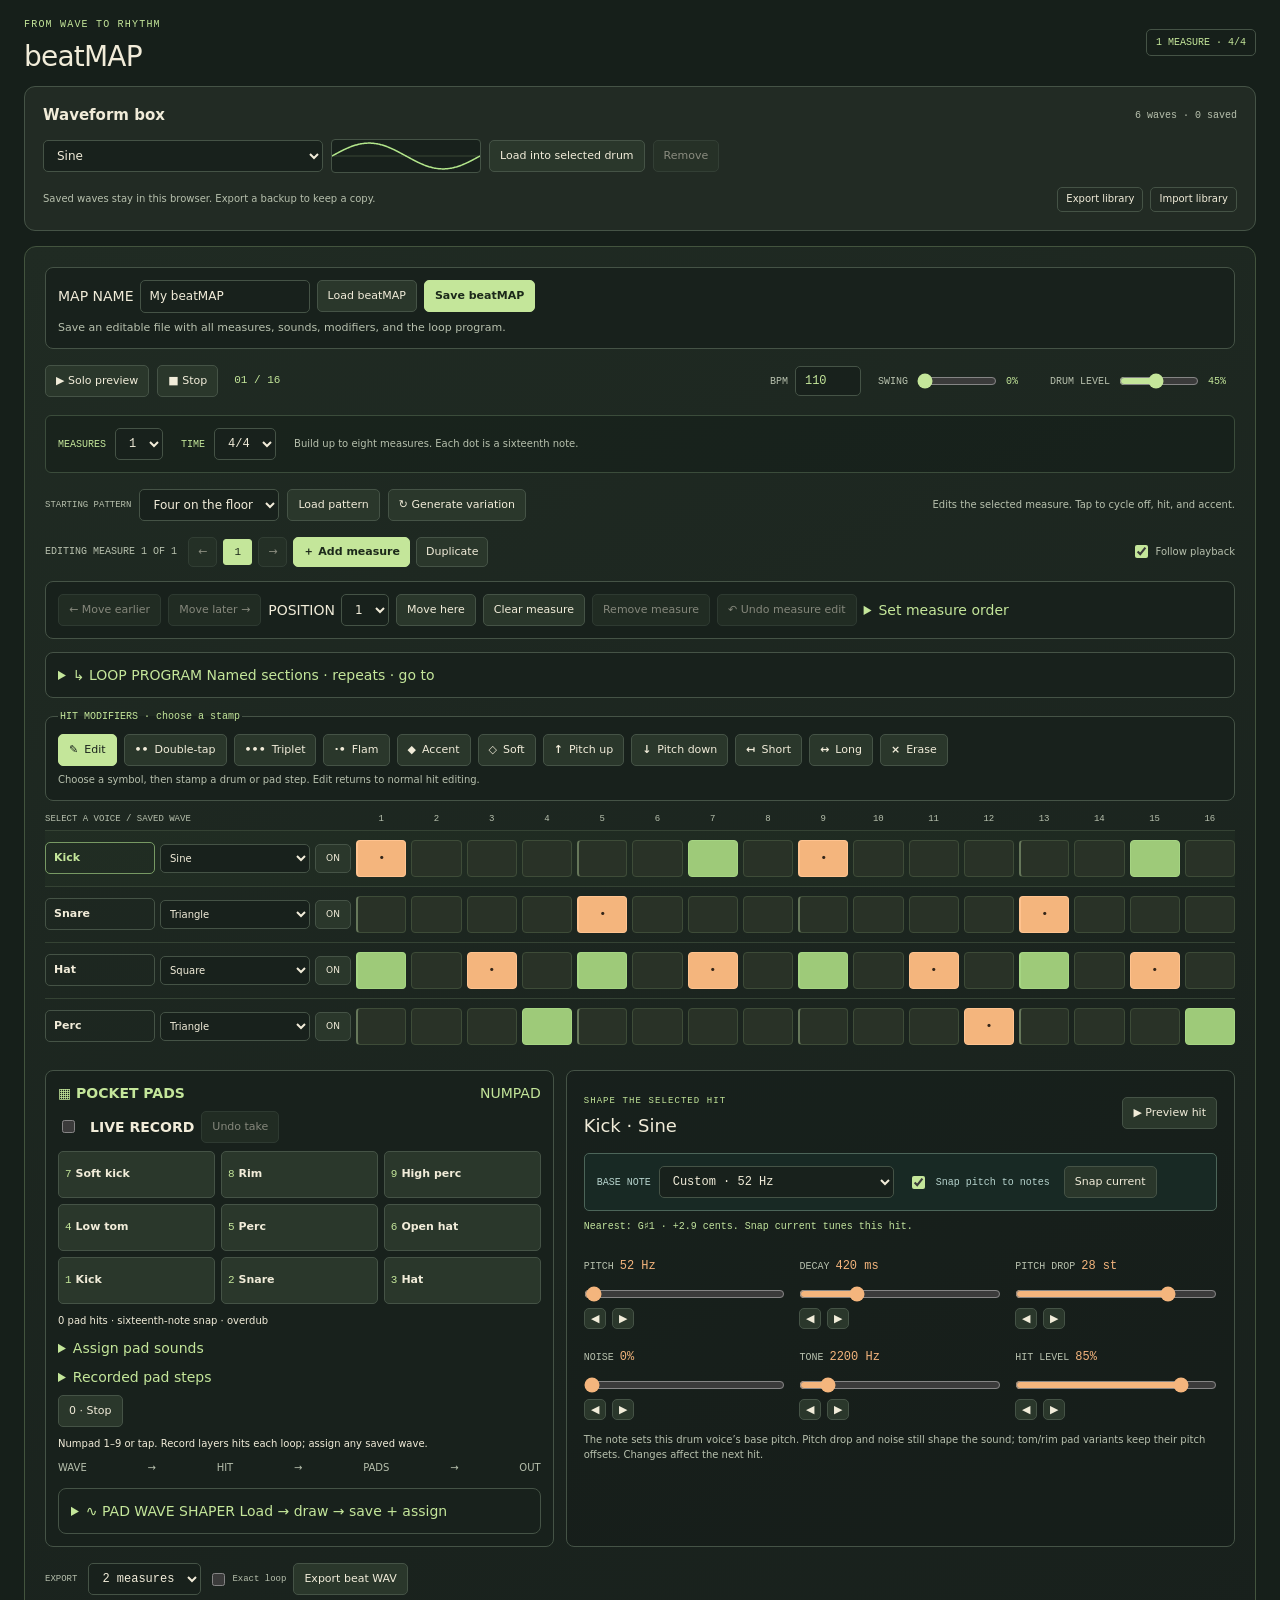
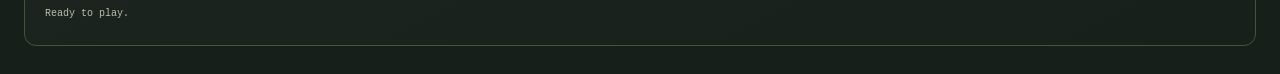
==== commit 18cc0f92: "Use beatMAP by default and apply edits on the next bar" ====
--- a/beatmap/index.html
+++ b/beatmap/index.html
@@ -21,7 +21,7 @@
  </section>
  <section class="drum-machine" aria-label="beatMAP drum editor">
   <div class="beatmap-files"><label for="beat-name">MAP NAME<input id="beat-name" maxlength="48" value="My beatMAP" placeholder="Name your beatMAP"></label><button id="kit-load">Load beatMAP</button><button id="kit-save" class="primary">Save beatMAP</button><p id="beatmap-status" role="status">Save an editable file with all measures, sounds, modifiers, and the loop program.</p></div>
-  <div class="beat-send"><button id="beat-send-mix" class="primary">Replace Jazz drums</button><span>Follows the band’s tempo and bar length.</span></div>
+  <div class="beat-send" id="beat-jazz" hidden><span id="beat-jazz-status" role="status">Jazz follows your edits on the next bar.</span></div>
   <div class="drum-top"><div class="drum-transport"><button id="beat-play" aria-pressed="false">▶ Solo preview</button><button id="beat-stop">■ Stop</button><span id="beat-position" class="mono">01 / 16</span></div><div class="tempo-controls"><label for="beat-bpm">BPM <input id="beat-bpm" type="number" min="40" max="240" value="110"></label><label for="beat-swing">SWING <input id="beat-swing" type="range" min="0" max="45" value="0"><output id="beat-swing-value">0%</output></label><label for="beat-volume">DRUM LEVEL <input id="beat-volume" type="range" min="0" max="100" value="45"><output id="beat-volume-value">45%</output></label></div></div>
   <div class="beat-length-controls"><label for="beat-measures">MEASURES <select id="beat-measures"><option>1</option><option>2</option><option>3</option><option>4</option><option>5</option><option>6</option><option>7</option><option>8</option></select></label><label for="beat-meter">TIME <select id="beat-meter"><option value="3/4">3/4</option><option value="4/4" selected>4/4</option><option value="5/4">5/4</option><option value="6/8">6/8</option><option value="7/8">7/8</option></select></label><span>Build up to eight measures. Each dot is a sixteenth note.</span></div>
   <div class="pattern-tools"><label for="beat-style">STARTING PATTERN</label><select id="beat-style"><option value="four">Four on the floor</option><option value="broken">Broken beat</option><option value="half">Half-time</option><option value="blank">Blank</option></select><button id="beat-preset">Load pattern</button><button id="beat-generate">↻ Generate variation</button><span>Edits the selected measure. Tap to cycle off, hit, and accent.</span></div>
@@ -30,7 +30,7 @@
     <details class="drum-program" id="drum-program-panel"><summary>↳ LOOP PROGRAM <span>Named sections · repeats · go to</span></summary>
    <div class="workflow-rail"><button id="program-load">1 LOAD beatMAP</button>→<span>2 EDIT MEASURES + PROGRAM</span>→<button id="program-save">3 SAVE beatMAP</button></div>
    <div class="program-columns"><div><label for="program-source">YOUR LOOP</label><textarea id="program-source" rows="5" maxlength="4096" spellcheck="false" aria-describedby="program-help"></textarea><p id="program-help">PLAY 1 x2 plays measure 1 twice. GOTO "groove" x3 returns to that label three extra times. Each jump counts across the entire run. END finishes. Maximum 64 measures.</p><div class="program-compose"><label>LABEL<input id="program-label" value="groove" maxlength="24"></label><label>REPEATS<input id="program-count" type="number" min="1" max="16" value="2"></label><button id="program-label-add">＋ Label</button><button id="program-play-add">＋ Editing measure</button><button id="program-goto-add">＋ Go to</button></div></div>
-   <div><div class="program-actions"><button id="program-check">Check loop</button><button id="program-play" aria-pressed="false">▶ Preview program solo</button><button id="program-stop">■ Stop</button><label><input id="program-loop" type="checkbox" checked>Loop</label><label><input id="program-chip" type="checkbox" checked>8-bit sound</label></div><div id="program-route" class="program-route" aria-label="Compiled measure order"></div><p id="program-status" role="status">Build measures above, then arrange them here.</p><div class="program-actions"><button id="program-midi">Export MIDI</button><button id="program-wav">Export 8-bit WAV</button><button id="program-song" class="primary">Replace Jazz drums with program</button></div><small>MIDI keeps drum notes, timing and repeated hits. 8-bit WAV keeps your sound. beatMAP files keep the editable measures, program, and waveforms.</small>
+   <div><div class="program-actions"><button id="program-check">Check loop</button><button id="program-play" aria-pressed="false">▶ Preview program solo</button><button id="program-stop">■ Stop</button><label><input id="program-loop" type="checkbox" checked>Loop</label><label><input id="program-chip" type="checkbox" checked>8-bit sound</label><label id="program-live-setting" hidden><input id="program-live" type="checkbox">Play this program in Jazz</label></div><div id="program-route" class="program-route" aria-label="Compiled measure order"></div><p id="program-status" role="status">Build measures above, then arrange them here.</p><div class="program-actions"><button id="program-midi">Export MIDI</button><button id="program-wav">Export 8-bit WAV</button></div><small>MIDI keeps drum notes, timing and repeated hits. 8-bit WAV keeps your sound. beatMAP files keep the editable measures, program, and waveforms.</small>
    <details class="rhythm-math"><summary>✧ Rhythm numbers</summary><div class="program-compose"><label>HITS<input id="rhythm-hits" type="number" min="1" max="20" value="3"></label><label>OVER<select id="rhythm-steps"><option value="8">8 steps</option><option value="16">16 steps</option><option value="0">This measure</option></select></label><label>ROTATE<input id="rhythm-rotate" type="number" min="0" max="31" value="0"></label><button id="rhythm-apply">Stamp selected lane</button></div><p>Evenly spaced hits: try 3 over 8 or 5 over 16. Fills the editing measure; use Undo stamp to restore it.</p><button id="rhythm-undo" disabled>Undo stamp</button><a href="https://www.archive.bridgesmathart.org/2005/bridges2005-47.html" target="_blank" rel="noopener">Euclidean rhythm research ↗</a></details></div></div>
   </details>
 
@@ -57,17 +57,17 @@
 <script defer src="./studio-dsp.js"></script>
 <script defer src="./wave-library.js"></script>
 <script defer src="./drum-notes.js"></script>
-<script defer src="./drum-dsp.js"></script>
+<script defer src="./drum-dsp.js?v=5"></script>
 <script defer src="./midi-io.js"></script>
 <script defer src="./drum-program.js"></script>
 <script defer src="./editor-host.js"></script>
-<script defer src="./drum-ui.js?v=4"></script>
-<script defer src="./drum-pads.js"></script>
+<script defer src="./drum-ui.js?v=5"></script>
+<script defer src="./drum-pads.js?v=5"></script>
 <script defer src="./drum-notes-ui.js"></script>
 <script defer src="./hit-modifiers.js"></script>
 <script defer src="./drum-program-ui.js"></script>
 <script defer src="./pad-wave-editor.js"></script>
 <script defer src="./measure-editing.js"></script>
-<script type="module" src="./editor-actions.mjs?v=4"></script>
+<script type="module" src="./editor-actions.mjs?v=5"></script>
 </body>
 </html>
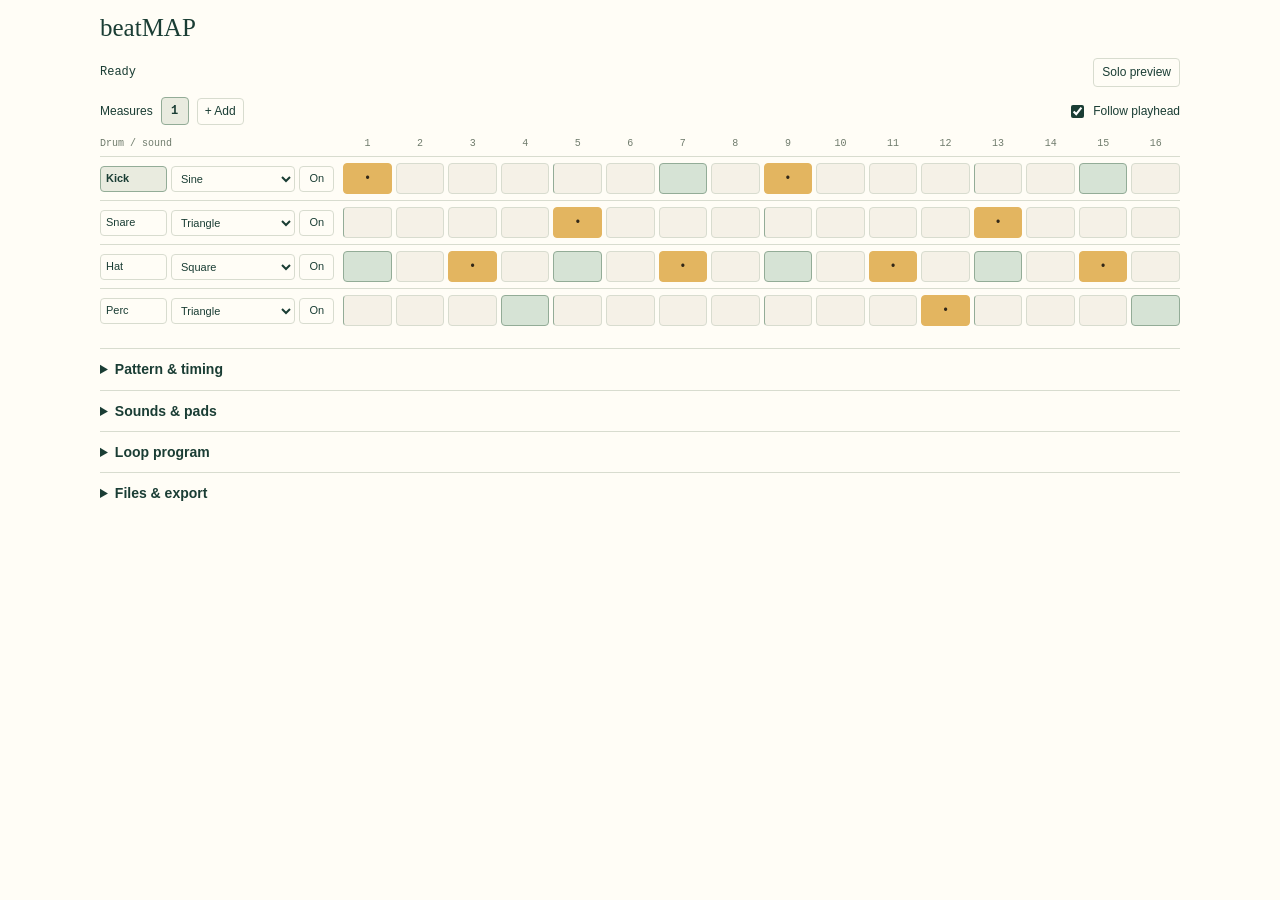
==== commit 7f2a0d6f: "Show the Jazz playhead in an inline beatMAP editor" ====
--- a/beatmap/index.html
+++ b/beatmap/index.html
@@ -3,54 +3,78 @@
 <head>
 <meta charset="utf-8">
 <meta name="viewport" content="width=device-width, initial-scale=1">
-<meta name="color-scheme" content="dark">
+<meta name="color-scheme" content="light dark">
 <title>beatMAP · Doodle Jazz</title>
-<link rel="stylesheet" href="./editor.css">
-<link rel="stylesheet" href="./drum.css">
-<link rel="stylesheet" href="./drum-notes.css">
+<link rel="stylesheet" href="../jazz-theme.css">
+<link rel="stylesheet" href="./editor.css?v=6">
+<link rel="stylesheet" href="./drum.css?v=6">
+<link rel="stylesheet" href="./drum-notes.css?v=6">
 </head>
 <body>
 <main>
-<section class="rhythm-section" aria-labelledby="rhythm-title">
- <div class="rhythm-heading"><div><span class="eyebrow">FROM WAVE TO RHYTHM</span><h2 id="rhythm-title">beatMAP</h2></div><span id="beat-chip" class="rhythm-chip">1 MEASURE · 4/4</span></div>
- <section class="wave-bank" aria-label="Saved waveform library">
-  <div class="bank-title"><h3>Waveform box</h3><span id="bank-count">6 shapes</span></div>
-  <div class="bank-load"><label class="sr-only" for="bank-select">Saved waveform</label><select id="bank-select"></select><svg id="bank-preview" viewBox="0 0 200 42" preserveAspectRatio="none" role="img" aria-label="Selected saved waveform"><line x1="0" x2="200" y1="21" y2="21" stroke="#43513b"/><path id="bank-path" fill="none" stroke="#b4e88c" stroke-width="1.5" vector-effect="non-scaling-stroke"/></svg><button id="bank-to-drum">Load into selected drum</button><button id="bank-remove" disabled>Remove</button><button id="bank-undo" hidden>Undo remove</button></div>
-  <div class="bank-footer"><span id="bank-storage" role="status">Saved waves stay in this browser. Export a backup to keep a copy.</span><div><button id="bank-export">Export library</button><button id="bank-import">Import library</button></div></div>
-  <input id="bank-file" type="file" accept=".json,application/json" hidden>
- </section>
- <section class="drum-machine" aria-label="beatMAP drum editor">
-  <div class="beatmap-files"><label for="beat-name">MAP NAME<input id="beat-name" maxlength="48" value="My beatMAP" placeholder="Name your beatMAP"></label><button id="kit-load">Load beatMAP</button><button id="kit-save" class="primary">Save beatMAP</button><p id="beatmap-status" role="status">Save an editable file with all measures, sounds, modifiers, and the loop program.</p></div>
-  <div class="beat-send" id="beat-jazz" hidden><span id="beat-jazz-status" role="status">Jazz follows your edits on the next bar.</span></div>
-  <div class="drum-top"><div class="drum-transport"><button id="beat-play" aria-pressed="false">▶ Solo preview</button><button id="beat-stop">■ Stop</button><span id="beat-position" class="mono">01 / 16</span></div><div class="tempo-controls"><label for="beat-bpm">BPM <input id="beat-bpm" type="number" min="40" max="240" value="110"></label><label for="beat-swing">SWING <input id="beat-swing" type="range" min="0" max="45" value="0"><output id="beat-swing-value">0%</output></label><label for="beat-volume">DRUM LEVEL <input id="beat-volume" type="range" min="0" max="100" value="45"><output id="beat-volume-value">45%</output></label></div></div>
-  <div class="beat-length-controls"><label for="beat-measures">MEASURES <select id="beat-measures"><option>1</option><option>2</option><option>3</option><option>4</option><option>5</option><option>6</option><option>7</option><option>8</option></select></label><label for="beat-meter">TIME <select id="beat-meter"><option value="3/4">3/4</option><option value="4/4" selected>4/4</option><option value="5/4">5/4</option><option value="6/8">6/8</option><option value="7/8">7/8</option></select></label><span>Build up to eight measures. Each dot is a sixteenth note.</span></div>
-  <div class="pattern-tools"><label for="beat-style">STARTING PATTERN</label><select id="beat-style"><option value="four">Four on the floor</option><option value="broken">Broken beat</option><option value="half">Half-time</option><option value="blank">Blank</option></select><button id="beat-preset">Load pattern</button><button id="beat-generate">↻ Generate variation</button><span>Edits the selected measure. Tap to cycle off, hit, and accent.</span></div>
-  <div class="beat-measure-nav"><span id="beat-measure-label" class="mono">EDITING MEASURE 1</span><button id="beat-measure-prev" aria-label="Previous measure">←</button><div id="beat-measure-pages" role="group" aria-label="Choose measure to edit"></div><button id="beat-measure-next" aria-label="Next measure">→</button><button id="beat-add-measure" class="primary" type="button">＋ Add measure</button><button id="beat-copy-next">Duplicate</button><label><input id="beat-follow" type="checkbox" checked> Follow playback</label></div>
-  <div class="measure-tools" role="group" aria-label="Measure editing"><button id="measure-earlier">← Move earlier</button><button id="measure-later">Move later →</button><label>POSITION <select id="measure-position" aria-label="Move measure to position"></select></label><button id="measure-move">Move here</button><button id="measure-clear">Clear measure</button><button id="measure-remove">Remove measure</button><button id="measure-undo" disabled>↶ Undo measure edit</button><details><summary>Set measure order</summary><label>ORDER <input id="measure-order" maxlength="40" placeholder="3, 1, 2" aria-label="New measure order"></label><button id="measure-order-apply">Apply order</button><small>Use each current measure number once. Loop-program references follow their original measures.</small></details></div>
-    <details class="drum-program" id="drum-program-panel"><summary>↳ LOOP PROGRAM <span>Named sections · repeats · go to</span></summary>
-   <div class="workflow-rail"><button id="program-load">1 LOAD beatMAP</button>→<span>2 EDIT MEASURES + PROGRAM</span>→<button id="program-save">3 SAVE beatMAP</button></div>
-   <div class="program-columns"><div><label for="program-source">YOUR LOOP</label><textarea id="program-source" rows="5" maxlength="4096" spellcheck="false" aria-describedby="program-help"></textarea><p id="program-help">PLAY 1 x2 plays measure 1 twice. GOTO "groove" x3 returns to that label three extra times. Each jump counts across the entire run. END finishes. Maximum 64 measures.</p><div class="program-compose"><label>LABEL<input id="program-label" value="groove" maxlength="24"></label><label>REPEATS<input id="program-count" type="number" min="1" max="16" value="2"></label><button id="program-label-add">＋ Label</button><button id="program-play-add">＋ Editing measure</button><button id="program-goto-add">＋ Go to</button></div></div>
-   <div><div class="program-actions"><button id="program-check">Check loop</button><button id="program-play" aria-pressed="false">▶ Preview program solo</button><button id="program-stop">■ Stop</button><label><input id="program-loop" type="checkbox" checked>Loop</label><label><input id="program-chip" type="checkbox" checked>8-bit sound</label><label id="program-live-setting" hidden><input id="program-live" type="checkbox">Play this program in Jazz</label></div><div id="program-route" class="program-route" aria-label="Compiled measure order"></div><p id="program-status" role="status">Build measures above, then arrange them here.</p><div class="program-actions"><button id="program-midi">Export MIDI</button><button id="program-wav">Export 8-bit WAV</button></div><small>MIDI keeps drum notes, timing and repeated hits. 8-bit WAV keeps your sound. beatMAP files keep the editable measures, program, and waveforms.</small>
-   <details class="rhythm-math"><summary>✧ Rhythm numbers</summary><div class="program-compose"><label>HITS<input id="rhythm-hits" type="number" min="1" max="20" value="3"></label><label>OVER<select id="rhythm-steps"><option value="8">8 steps</option><option value="16">16 steps</option><option value="0">This measure</option></select></label><label>ROTATE<input id="rhythm-rotate" type="number" min="0" max="31" value="0"></label><button id="rhythm-apply">Stamp selected lane</button></div><p>Evenly spaced hits: try 3 over 8 or 5 over 16. Fills the editing measure; use Undo stamp to restore it.</p><button id="rhythm-undo" disabled>Undo stamp</button><a href="https://www.archive.bridgesmathart.org/2005/bridges2005-47.html" target="_blank" rel="noopener">Euclidean rhythm research ↗</a></details></div></div>
-  </details>
-
-  <fieldset class="modifier-frame"><legend>HIT MODIFIERS · choose a stamp</legend><div id="modifier-buttons" class="modifier-buttons"></div><div class="beat-mod-tools"><label hidden>HIT MODIFIER<select id="beat-modifier"><option value="edit">Edit hits</option><option value="up">↑ Pitch +1 semitone</option><option value="down">↓ Pitch −1 semitone</option><option value="soft">◇ Softer</option><option value="short">↤ Shorter</option><option value="long">↔ Longer tail</option><option value="double">•• Double-tap</option><option value="triple">••• Triplet roll</option><option value="flam">·• Flam</option><option value="accent">◆ Accent</option><option value="none">× Erase modifier</option></select></label><span>Choose a symbol, then stamp a drum or pad step. Edit returns to normal hit editing.</span></div></fieldset>
-  <div class="sequencer-scroll"><div id="drum-sequencer" class="drum-sequencer"></div></div>
-  <div class="beat-playground"><section class="drum-pad-panel" aria-label="Numpad drum pads"><div class="pad-heading"><strong>▦ POCKET PADS</strong><span>NUMPAD</span></div><div class="pad-record-bar"><label class="live-record-switch"><input id="pad-record" type="checkbox" role="switch"><span class="switch-track" aria-hidden="true"></span><strong>LIVE RECORD</strong></label><button id="pad-undo" disabled>Undo take</button></div><div id="drum-pads" class="drum-pads"></div><p id="pad-record-state" role="status">Record adds hits on each loop · snaps to sixteenths.</p><details class="pad-assignments"><summary>Assign pad sounds</summary><div id="pad-assignments"></div></details><details class="pad-sequence"><summary>Recorded pad steps</summary><label>PAD<select id="pad-edit-number"><option value="1">1 · Kick</option><option value="2">2 · Snare</option><option value="3">3 · Hat</option><option value="4">4 · Low tom</option><option value="5">5 · Perc</option><option value="6">6 · Open hat</option><option value="7">7 · Soft kick</option><option value="8">8 · Rim</option><option value="9">9 · High perc</option></select></label><div id="pad-steps"></div><button id="pad-clear">Clear this pad</button></details><button id="drum-pad-stop">0 · Stop</button><p>Numpad 1–9 or tap. Record layers hits each loop; assign any saved wave.</p><div class="signal-route"><span>WAVE</span>→<span>HIT</span>→<span>PADS</span>→<span>OUT</span></div></section><div class="hit-shaper"><div class="shaper-title"><div><span class="eyebrow">SHAPE THE SELECTED HIT</span><h3 id="shaper-name">Kick</h3></div><button id="hit-preview">▶ Preview hit</button></div><div class="hit-note-controls"><label>BASE NOTE<select id="hit-note" aria-label="Selected drum base note"></select></label><label><input id="hit-note-snap" type="checkbox" checked>Snap pitch to notes</label><button id="hit-snap-now">Snap current</button></div><output id="hit-note-info" class="hit-note-info"></output><div class="hit-knobs">
-   <label for="hit-pitch">PITCH <output id="hit-pitch-value">55 Hz</output><input id="hit-pitch" type="range" min="30" max="2000" step="any" value="55"></label>
-   <label for="hit-decay">DECAY <output id="hit-decay-value">400 ms</output><input id="hit-decay" type="range" min="30" max="1500" step="10" value="400"></label>
-   <label for="hit-sweep">PITCH DROP <output id="hit-sweep-value">24 st</output><input id="hit-sweep" type="range" min="0" max="36" step="1" value="24"></label>
-   <label for="hit-noise">NOISE <output id="hit-noise-value">0%</output><input id="hit-noise" type="range" min="0" max="100" value="0"></label>
-   <label for="hit-tone">TONE <output id="hit-tone-value">8000 Hz</output><input id="hit-tone" type="range" min="200" max="18000" step="100" value="8000"></label>
-   <label for="hit-level">HIT LEVEL <output id="hit-level-value">80%</output><input id="hit-level" type="range" min="0" max="100" value="80"></label>
-  </div><p>The note sets this drum voice’s base pitch. Pitch drop and noise still shape the sound; tom/rim pad variants keep their pitch offsets. Changes affect the next hit.</p></div>
-  </div>
-  <div class="beat-bottom"><div><label for="beat-bars">EXPORT <select id="beat-bars"><option value="0">Full beat</option><option value="1">1 measure</option><option value="2" selected>2 measures</option><option value="4">4 measures</option><option value="8">8 measures</option></select></label><label class="beat-loop-label"><input id="beat-loop-export" type="checkbox"> Exact loop</label><button id="beat-export">Export beat WAV</button></div></div>
-  <div id="beat-status" class="beat-status" role="status">Ready to play.</div>
-  <input id="kit-file" type="file" accept=".json,application/json" hidden>
- </section>
-</section>
-
+  <section class="rhythm-section" aria-labelledby="rhythm-title">
+    <h1 id="rhythm-title">beatMAP</h1>
+    <div class="drum-top">
+      <span id="beat-position" class="live-position">Ready</span>
+      <button id="beat-play" aria-pressed="false">Solo preview</button>
+    </div>
+    <div class="beat-measure-nav">
+      <span id="beat-measure-label">Measures</span>
+      <div id="beat-measure-pages" role="group" aria-labelledby="beat-measure-label"></div>
+      <button id="beat-add-measure" type="button">+ Add</button>
+      <label><input id="beat-follow" type="checkbox" checked> Follow playhead</label>
+    </div>
+    <div id="drum-sequencer" class="drum-sequencer" role="group" aria-label="Drum steps"></div>
+    <p id="beat-status" class="beat-status" role="status"></p>
+    <div class="beat-menu">
+      <details class="beat-menu-section" id="beat-groove">
+        <summary>Pattern &amp; timing</summary>
+        <div class="beat-menu-content">
+          <div class="tempo-controls"><label for="beat-bpm">Preview BPM <input id="beat-bpm" type="number" min="40" max="240" value="110"></label><label for="beat-swing">Swing <input id="beat-swing" type="range" min="0" max="45" value="0"><output id="beat-swing-value">0%</output></label><label for="beat-volume">Drum level <input id="beat-volume" type="range" min="0" max="100" value="45"><output id="beat-volume-value">45%</output></label></div>
+          <div class="beat-length-controls"><label for="beat-measures">Measures <select id="beat-measures"><option>1</option><option>2</option><option>3</option><option>4</option><option>5</option><option>6</option><option>7</option><option>8</option></select></label><label for="beat-meter">Time <select id="beat-meter"><option value="3/4">3/4</option><option value="4/4" selected>4/4</option><option value="5/4">5/4</option><option value="6/8">6/8</option><option value="7/8">7/8</option></select></label></div>
+          <div class="pattern-tools"><label for="beat-style">Pattern</label><select id="beat-style"><option value="four">Four on the floor</option><option value="broken">Broken beat</option><option value="half">Half-time</option><option value="blank">Blank</option></select><button id="beat-preset">Load preset</button><button id="beat-generate">↻ Vary beat</button></div>
+          <div class="measure-tools" role="group" aria-label="Measure editing"><button id="beat-copy-next">Duplicate measure</button><button id="measure-earlier">← Move earlier</button><button id="measure-later">Move later →</button><label>Position <select id="measure-position" aria-label="Move measure to position"></select></label><button id="measure-move">Move here</button><button id="measure-clear">Clear measure</button><button id="measure-remove">Remove measure</button><button id="measure-undo" disabled>↶ Undo measure edit</button><details><summary>Set measure order</summary><label>Order <input id="measure-order" maxlength="40" placeholder="3, 1, 2" aria-label="New measure order"></label><button id="measure-order-apply">Apply order</button><small>Use each current measure number once. Loop-program references follow their original measures.</small></details></div>
+          <fieldset class="modifier-frame"><legend>Hit modifiers</legend><div id="modifier-buttons" class="modifier-buttons"></div><div class="beat-mod-tools"><label hidden>HIT MODIFIER<select id="beat-modifier"><option value="edit">Edit hits</option><option value="up">↑ Pitch +1 semitone</option><option value="down">↓ Pitch −1 semitone</option><option value="soft">◇ Softer</option><option value="short">↤ Shorter</option><option value="long">↔ Longer tail</option><option value="double">•• Double-tap</option><option value="triple">••• Triplet roll</option><option value="flam">·• Flam</option><option value="accent">◆ Accent</option><option value="none">× Erase modifier</option></select></label><span>Choose a symbol, then stamp a drum or pad step. Edit returns to normal hit editing.</span></div></fieldset>
+        </div>
+      </details>
+      <details class="beat-menu-section" id="beat-sounds">
+        <summary>Sounds &amp; pads</summary>
+        <div class="beat-menu-content">
+          <section class="wave-bank" aria-label="Saved waveform library">
+            <div class="bank-title"><h3>Waveform box</h3><span id="bank-count">6 shapes</span></div>
+            <div class="bank-load"><label class="sr-only" for="bank-select">Saved waveform</label><select id="bank-select"></select><svg id="bank-preview" viewBox="0 0 200 42" preserveAspectRatio="none" role="img" aria-label="Selected saved waveform"><line x1="0" x2="200" y1="21" y2="21" stroke="var(--line)"/><path id="bank-path" fill="none" stroke="var(--ink)" stroke-width="1.5" vector-effect="non-scaling-stroke"/></svg><button id="bank-to-drum">Load into selected drum</button><button id="bank-remove" disabled>Remove</button><button id="bank-undo" hidden>Undo remove</button></div>
+            <div class="bank-footer"><span id="bank-storage" role="status">Saved waves stay in this browser. Export a backup to keep a copy.</span><div><button id="bank-export">Export library</button><button id="bank-import">Import library</button></div></div>
+            <input id="bank-file" type="file" accept=".json,application/json" hidden>
+           </section>
+          <div class="beat-playground"><section class="drum-pad-panel" aria-label="Numpad drum pads"><div class="pad-heading"><strong>Drum pads</strong><span>NUMPAD</span></div><div class="pad-record-bar"><label class="live-record-switch"><input id="pad-record" type="checkbox" role="switch"><span class="switch-track" aria-hidden="true"></span><strong>LIVE RECORD</strong></label><button id="pad-undo" disabled>Undo take</button></div><div id="drum-pads" class="drum-pads"></div><p id="pad-record-state" role="status">Record adds hits on each loop · snaps to sixteenths.</p><details class="pad-assignments"><summary>Assign pad sounds</summary><div id="pad-assignments"></div></details><details class="pad-sequence"><summary>Recorded pad steps</summary><label>PAD<select id="pad-edit-number"><option value="1">1 · Kick</option><option value="2">2 · Snare</option><option value="3">3 · Hat</option><option value="4">4 · Low tom</option><option value="5">5 · Perc</option><option value="6">6 · Open hat</option><option value="7">7 · Soft kick</option><option value="8">8 · Rim</option><option value="9">9 · High perc</option></select></label><div id="pad-steps"></div><button id="pad-clear">Clear this pad</button></details><button id="drum-pad-stop">0 · Stop</button><p>Numpad 1–9 or tap. Record layers hits each loop; assign any saved wave.</p></section><div class="hit-shaper"><div class="shaper-title"><div><h3 id="shaper-name">Kick</h3></div><button id="hit-preview">▶ Preview hit</button></div><div class="hit-note-controls"><label>BASE NOTE<select id="hit-note" aria-label="Selected drum base note"></select></label><label><input id="hit-note-snap" type="checkbox" checked>Snap pitch to notes</label><button id="hit-snap-now">Snap current</button></div><output id="hit-note-info" class="hit-note-info"></output><div class="hit-knobs">
+             <label for="hit-pitch">PITCH <output id="hit-pitch-value">55 Hz</output><input id="hit-pitch" type="range" min="30" max="2000" step="any" value="55"></label>
+             <label for="hit-decay">DECAY <output id="hit-decay-value">400 ms</output><input id="hit-decay" type="range" min="30" max="1500" step="10" value="400"></label>
+             <label for="hit-sweep">PITCH DROP <output id="hit-sweep-value">24 st</output><input id="hit-sweep" type="range" min="0" max="36" step="1" value="24"></label>
+             <label for="hit-noise">NOISE <output id="hit-noise-value">0%</output><input id="hit-noise" type="range" min="0" max="100" value="0"></label>
+             <label for="hit-tone">TONE <output id="hit-tone-value">8000 Hz</output><input id="hit-tone" type="range" min="200" max="18000" step="100" value="8000"></label>
+             <label for="hit-level">HIT LEVEL <output id="hit-level-value">80%</output><input id="hit-level" type="range" min="0" max="100" value="80"></label>
+            </div><p>The note sets this drum voice’s base pitch. Pitch drop and noise still shape the sound; tom/rim pad variants keep their pitch offsets. Changes affect the next hit.</p></div>
+            </div>
+        </div>
+      </details>
+      <details class="beat-menu-section" id="drum-program-panel">
+        <summary>Loop program</summary>
+        <div class="beat-menu-content">
+         <div class="program-columns"><div><label for="program-source">YOUR LOOP</label><textarea id="program-source" rows="5" maxlength="4096" spellcheck="false" aria-describedby="program-help"></textarea><p id="program-help">PLAY 1 x2 plays measure 1 twice. GOTO "groove" x3 returns to that label three extra times. Each jump counts across the entire run. END finishes. Maximum 64 measures.</p><div class="program-compose"><label>LABEL<input id="program-label" value="groove" maxlength="24"></label><label>REPEATS<input id="program-count" type="number" min="1" max="16" value="2"></label><button id="program-label-add">＋ Label</button><button id="program-play-add">＋ Editing measure</button><button id="program-goto-add">＋ Go to</button></div></div>
+         <div><div class="program-actions"><button id="program-check">Check loop</button><button id="program-play" aria-pressed="false">▶ Preview program solo</button><button id="program-stop">■ Stop</button><label><input id="program-loop" type="checkbox" checked>Loop</label><label><input id="program-chip" type="checkbox" checked>8-bit sound</label><label id="program-live-setting" hidden><input id="program-live" type="checkbox">Play this program in Jazz</label></div><div id="program-route" class="program-route" aria-label="Compiled measure order"></div><p id="program-status" role="status">Build measures above, then arrange them here.</p><div class="program-actions"><button id="program-midi">Export MIDI</button><button id="program-wav">Export 8-bit WAV</button></div><small>MIDI keeps drum notes, timing and repeated hits. 8-bit WAV keeps your sound. beatMAP files keep the editable measures, program, and waveforms.</small>
+         <details class="rhythm-math"><summary>✧ Rhythm numbers</summary><div class="program-compose"><label>HITS<input id="rhythm-hits" type="number" min="1" max="20" value="3"></label><label>OVER<select id="rhythm-steps"><option value="8">8 steps</option><option value="16">16 steps</option><option value="0">This measure</option></select></label><label>ROTATE<input id="rhythm-rotate" type="number" min="0" max="31" value="0"></label><button id="rhythm-apply">Stamp selected lane</button></div><p>Evenly spaced hits: try 3 over 8 or 5 over 16. Fills the editing measure; use Undo stamp to restore it.</p><button id="rhythm-undo" disabled>Undo stamp</button><a href="https://www.archive.bridgesmathart.org/2005/bridges2005-47.html" target="_blank" rel="noopener">Euclidean rhythm research ↗</a></details></div></div>
+        </div>
+      </details>
+      <details class="beat-menu-section" id="beat-files">
+        <summary>Files &amp; export</summary>
+        <div class="beat-menu-content">
+          <div class="beatmap-files"><label for="beat-name">Name <input id="beat-name" maxlength="48" value="My beatMAP" placeholder="Name your beatMAP"></label><button id="kit-load">Load beatMAP</button><button id="kit-save" class="primary">Save beatMAP</button><p id="beatmap-status" role="status"></p></div>
+          <div class="beat-bottom"><div><label for="beat-bars">WAV length <select id="beat-bars"><option value="0">Full beat</option><option value="1">1 measure</option><option value="2" selected>2 measures</option><option value="4">4 measures</option><option value="8">8 measures</option></select></label><label class="beat-loop-label"><input id="beat-loop-export" type="checkbox"> Exact loop</label><button id="beat-export">Export beat WAV</button></div></div>
+        </div>
+      </details>
+    </div>
+    <input id="kit-file" type="file" accept=".json,application/json" hidden>
+  </section>
 </main>
 <script defer src="./effects-dsp.js"></script>
 <script defer src="./amp-tone.js"></script>
@@ -61,13 +85,13 @@
 <script defer src="./midi-io.js"></script>
 <script defer src="./drum-program.js"></script>
 <script defer src="./editor-host.js"></script>
-<script defer src="./drum-ui.js?v=5"></script>
+<script defer src="./drum-ui.js?v=6"></script>
 <script defer src="./drum-pads.js?v=5"></script>
 <script defer src="./drum-notes-ui.js"></script>
 <script defer src="./hit-modifiers.js"></script>
-<script defer src="./drum-program-ui.js"></script>
+<script defer src="./drum-program-ui.js?v=6"></script>
 <script defer src="./pad-wave-editor.js"></script>
 <script defer src="./measure-editing.js"></script>
-<script type="module" src="./editor-actions.mjs?v=5"></script>
+<script type="module" src="./editor-actions.mjs?v=6"></script>
 </body>
 </html>
--- a/jazz-theme.css
+++ b/jazz-theme.css
@@ -0,0 +1,21 @@
+:root {
+  color-scheme: light;
+  --paper: #f5f1e7;
+  --ink: #1a3d34;
+  --muted: #6f7b6c;
+  --line: #d8dccf;
+  --gold: #e3b560;
+  --soft: #e9ebdf;
+  --white: #fffdf6;
+  --mono: Consolas, 'Courier New', monospace;
+}
+
+:root.night {
+  color-scheme: dark;
+  --paper: #151f1b;
+  --ink: #d4dfcb;
+  --muted: #92a38a;
+  --line: #3a493c;
+  --soft: #263228;
+  --white: #202b23;
+}
--- a/beatmap/editor.css
+++ b/beatmap/editor.css
@@ -1,108 +1,115 @@
 :root {
-  color-scheme: dark;
-  --panel: #222b24;
-  --inner: #18211c;
-  --text: #f1ecd9;
-  --muted: #b7c0ad;
-  --line: #455346;
-  --green: #c4e69a;
-  --orange: #f4b57d;
-  --mono: "IBM Plex Mono", Consolas, monospace;
-  font: 14px/1.45 system-ui, sans-serif;
-  background: #161f1a;
-  color: var(--text);
+  --playhead: #98611f;
+  --playhead-wash: #faedce;
+  --beat-hit: #d6e3d5;
+  --beat-hit-line: #93ac97;
+  --gold-ink: #312718;
+  font: 14px/1.45 'Segoe UI', Arial, sans-serif;
+  background: var(--white);
+  color: var(--ink);
 }
-
+:root.night {
+  --playhead: var(--gold);
+  --playhead-wash: #51422d;
+  --beat-hit: #385343;
+  --beat-hit-line: #668571;
+}
 * { box-sizing: border-box; }
 body { margin: 0; }
-main { margin: auto; max-width: 1360px; padding: 12px 24px 28px; }
-.rhythm-section.rhythm-section { margin: 0; min-width: 0; }
+main { max-width: 1120px; margin: auto; padding: 14px 20px 20px; }
+:root[data-embedded] { overflow: hidden; }
+:root[data-embedded] #rhythm-title { position: absolute; width: 1px; height: 1px; overflow: hidden; clip-path: inset(50%); }
+#rhythm-title { margin: 0 0 16px; font: 25px Georgia, serif; }
+.rhythm-section { min-width: 0; }
 [hidden] { display: none !important; }
+.sr-only { position: absolute; width: 1px; height: 1px; overflow: hidden; clip-path: inset(50%); }
 button, input, select, textarea { font: inherit; }
-button {
-  cursor: pointer;
+button, input:not([type=range], [type=checkbox]), select, textarea {
+  max-width: 100%;
   border: 1px solid var(--line);
-  border-radius: 5px;
-  padding: 7px 10px;
-  color: var(--text);
-  background: #2a372b;
+  border-radius: 4px;
+  padding: 5px 8px;
+  color: var(--ink);
+  background: var(--white);
 }
-button.primary { background: var(--green); color: #1c291a; border-color: var(--green); font-weight: 650; }
-button:hover:not(:disabled) { filter: brightness(1.14); }
-button:disabled { opacity: .5; cursor: default; }
-button[aria-pressed="true"] { border-color: var(--green); }
-:focus-visible { outline: 2px solid var(--orange); outline-offset: 2px; }
-input[type=range], input[type=checkbox] { accent-color: var(--green); }
-a { color: var(--green); }
-.eyebrow, .mono { font-family: var(--mono); }
-.eyebrow { color: var(--green); font-size: 10px; letter-spacing: .12em; }
+button { cursor: pointer; }
+button:hover:not(:disabled) { border-color: var(--muted); }
+button[aria-pressed="true"], button.primary { background: var(--soft); border-color: var(--beat-hit-line); }
+button:disabled { opacity: .55; cursor: default; }
+:focus-visible { outline: 2px solid var(--playhead); outline-offset: 2px; }
+input[type=range], input[type=checkbox] { accent-color: var(--ink); }
+a, summary { color: var(--ink); }
 label { display: inline-flex; flex-wrap: wrap; align-items: center; gap: 6px; }
-summary { cursor: pointer; color: var(--green); }
+summary { cursor: pointer; }
 small { color: var(--muted); }
-.rhythm-heading.rhythm-heading { margin-bottom: 12px; }
-.beatmap-files, .measure-tools, .modifier-frame, .drum-program, .drum-pad-panel, .panel-pocket {
-  min-width: 0;
-  padding: 12px;
-  border: 1px solid var(--line);
-  border-radius: 8px;
-  background: var(--inner);
+
+.beat-menu { margin-top: 16px; border-top: 1px solid var(--line); }
+.beat-menu-section > summary {
+  padding: 10px 0;
+  font-weight: 600;
 }
+.beat-menu-section + .beat-menu-section { border-top: 1px solid var(--line); }
+.beat-menu-content { padding: 4px 0 14px; }
 .beatmap-files, .measure-tools, .program-actions, .program-compose, .program-route,
-.modifier-buttons, .workflow-rail, .pocket-controls, .pad-record-bar, .hit-note-controls {
+.modifier-buttons, .pocket-controls, .pad-record-bar, .hit-note-controls {
   display: flex;
   flex-wrap: wrap;
   align-items: center;
   gap: 7px;
 }
-.beatmap-files { margin-bottom: 16px; }
-.beatmap-files p { flex-basis: 100%; margin: 0; color: var(--muted); font-size: 11px; }
-.measure-tools, .drum-program, .modifier-frame { margin: 0 0 13px; }
+.beatmap-files p { flex-basis: 100%; margin: 0; color: var(--muted); font-size: 12px; }
+.beatmap-files p:empty { display: none; }
+.measure-tools { margin: 10px 0; }
 .measure-tools select { max-width: 65px; }
-.modifier-frame legend { color: var(--green); font: 10px var(--mono); }
+.modifier-frame, .wave-bank, .drum-pad-panel, .hit-shaper, .panel-pocket {
+  min-width: 0;
+  margin: 0;
+  padding: 12px;
+  border: 1px solid var(--line);
+  border-radius: 6px;
+  background: var(--paper);
+}
+.modifier-frame legend { font-weight: 600; }
 .modifier-buttons button { display: inline-flex; gap: 6px; align-items: center; }
 .modifier-buttons button[aria-pressed="true"], #pad-steps button[aria-pressed="true"], .program-route button.playing {
-  background: var(--green); color: var(--inner);
+  background: var(--beat-hit);
+  border-color: var(--beat-hit-line);
 }
-.beat-mod-tools { margin-top: 7px; color: var(--muted); font-size: 10px; }
-.workflow-rail, .program-columns { margin-top: 10px; }
+.beat-mod-tools { margin-top: 7px; color: var(--muted); font-size: 11px; }
 .program-columns { display: grid; grid-template-columns: 1fr 1fr; gap: 18px; }
 .program-columns > div { min-width: 0; }
-.program-columns p { font-size: 11px; color: var(--muted); }
+.program-columns p { font-size: 12px; color: var(--muted); }
 .program-route { margin-top: 8px; max-height: 160px; overflow: auto; }
-.program-columns textarea {
-  width: 100%; resize: vertical; border: 1px solid var(--line);
-  border-radius: 5px; padding: 8px; color: var(--text); background: #121914; font: 12px var(--mono);
-}
-.program-compose input[type=number] { width: 62px; }
+.program-columns textarea { width: 100%; resize: vertical; font: 12px var(--mono); }
+.program-compose input[type=number] { width: 64px; }
 .rhythm-math, .panel-pocket { margin-top: 12px; }
 .rhythm-math summary { margin-bottom: 6px; }
-.beat-playground { display: grid; grid-template-columns: minmax(250px, .95fr) minmax(0, 1.25fr); gap: 12px; margin-top: 12px; }
-.beat-playground .hit-shaper { margin-top: 0; }
-.beat-playground .hit-knobs { grid-template-columns: repeat(3, minmax(0, 1fr)); gap: 14px; }
+.beat-playground { display: grid; grid-template-columns: minmax(230px, .95fr) minmax(0, 1.25fr); gap: 12px; margin-top: 12px; }
+.beat-playground .hit-knobs { grid-template-columns: repeat(3, minmax(0, 1fr)); }
 .beat-playground .hit-knobs label { min-width: 0; }
 .beat-playground .hit-nudge { padding: 3px 6px; }
-.pad-heading, .signal-route { display: flex; justify-content: space-between; gap: 4px; color: var(--muted); }
-.pad-heading { color: var(--green); }
+.pad-heading { display: flex; justify-content: space-between; gap: 4px; color: var(--ink); }
+.pad-heading > span { font: 11px var(--mono); color: var(--muted); }
 .pad-record-bar { margin: 8px 0; }
 .drum-pads { display: grid; gap: 6px; grid-template-columns: repeat(3, minmax(0, 1fr)); }
-.drum-pads button { min-height: 47px; padding: 6px; text-align: left; overflow-wrap: anywhere; }
-.drum-pads kbd { color: var(--green); padding-right: 4px; }
-.drum-pads button.is-hit, .drum-pads button:active { background: var(--green); color: var(--inner); }
-.drum-pad-panel p, .signal-route { font-size: 10px; }
+.drum-pads button { min-height: 44px; padding: 6px; text-align: left; overflow-wrap: anywhere; }
+.drum-pads kbd { color: var(--ink); padding-right: 4px; }
+.drum-pads button.is-hit, .drum-pads button:active { background: var(--beat-hit); border-color: var(--beat-hit-line); }
+.drum-pad-panel p { font-size: 11px; }
 .pad-assignments, .pad-sequence { margin-bottom: 8px; }
 #pad-assignments label { display: flex; justify-content: space-between; margin: 5px 0; }
+#pad-assignments select { min-width: 0; }
 #pad-steps { display: flex; flex-wrap: wrap; gap: 4px; margin: 7px 0; }
 #pad-steps button { padding: 4px 6px; }
 .pocket-controls { margin-top: 8px; }
 .pad-cycle-grid { height: 83px; display: grid; grid-template-columns: repeat(32, minmax(0, 1fr)); margin: 10px 0; touch-action: none; }
-.pad-cycle-point { position: relative; padding: 0; border: 1px solid var(--line); border-radius: 0; min-width: 0; }
-.pad-cycle-point span { position: absolute; left: 1px; right: 1px; background: var(--green); pointer-events: none; }
+.pad-cycle-point { position: relative; padding: 0; border-radius: 0; min-width: 0; }
+.pad-cycle-point span { position: absolute; left: 1px; right: 1px; background: var(--ink); pointer-events: none; }
 
-@media (max-width: 760px) {
-  main { padding: 10px 12px 20px; }
+@media (max-width: 680px) {
+  main { padding: 10px 12px 14px; }
   .beat-playground, .program-columns { grid-template-columns: 1fr; }
 }
 @media (max-width: 440px) {
   .beat-playground .hit-knobs { grid-template-columns: repeat(2, minmax(0, 1fr)); }
-  .rhythm-section input:not([type]) { max-width: 100%; }
 }
--- a/beatmap/drum.css
+++ b/beatmap/drum.css
@@ -1,2 +1,114 @@
-.sr-only{position:absolute;width:1px;height:1px;padding:0;margin:-1px;overflow:hidden;clip:rect(0,0,0,0);white-space:nowrap;border:0}.rhythm-section{margin:36px 0 24px}.rhythm-heading{display:flex;justify-content:space-between;align-items:center;margin-bottom:19px;gap:15px}.rhythm-heading h2{font-size:28px;line-height:1.25;font-weight:500;letter-spacing:-.8px;margin:6px 0 0}.rhythm-chip{font:10px var(--mono);color:var(--green);padding:7px 9px;border:1px solid var(--line);border-radius:5px;white-space:nowrap}.wave-bank{background:var(--panel);border:1px solid var(--line);border-radius:11px;padding:18px;margin-bottom:15px}.bank-title{display:flex;justify-content:space-between;align-items:center;margin-bottom:13px}.bank-title h3{font-size:15px;margin:0;font-weight:550}.bank-title span{font:10px var(--mono);color:var(--muted)}.bank-save,.bank-load{display:flex;gap:8px;align-items:center;flex-wrap:wrap}.bank-save{margin-bottom:12px}.bank-save input{min-width:160px;flex:1;max-width:300px}.rhythm-section input[type=number],.rhythm-section input[type=text],.rhythm-section input:not([type]),.rhythm-section select{border:1px solid var(--line);border-radius:5px;background:var(--inner);color:var(--text);font-size:12px;padding:7px 9px}.rhythm-section button{font-size:11px}.bank-load>select{min-width:160px;max-width:280px;flex:1}.bank-load svg{width:150px;height:34px;border:1px solid var(--line);border-radius:4px;background:var(--inner)}.bank-footer{display:flex;justify-content:space-between;align-items:center;gap:12px;margin-top:14px;color:var(--muted);font-size:10px}.bank-footer>div{display:flex;gap:7px;flex-shrink:0}.bank-footer button{padding:4px 8px;font-size:10px;background:transparent}.drum-machine{border:1px solid #43543e;border-radius:12px;background:linear-gradient(155deg,#202b23,#18201c);padding:20px}.drum-top{display:flex;justify-content:space-between;align-items:center;gap:20px;flex-wrap:wrap}.drum-transport{display:flex;align-items:center;gap:8px}.drum-transport>span{color:var(--green);font-size:11px;margin-left:8px}.tempo-controls{display:flex;gap:17px;align-items:center;flex-wrap:wrap}.tempo-controls label{display:flex;align-items:center;gap:7px;color:var(--muted);font:10px var(--mono)}.tempo-controls input[type=number]{width:66px;color:var(--green)}.tempo-controls input[type=range]{width:80px}.tempo-controls output{color:var(--green);min-width:27px}.pattern-tools{display:flex;align-items:center;gap:8px;flex-wrap:wrap;padding:16px 0}.pattern-tools>label{font:9px var(--mono);color:var(--muted)}.pattern-tools>span{font-size:10px;color:var(--muted);margin-left:auto}.sequencer-scroll{overflow-x:auto;padding-bottom:4px}.drum-sequencer{min-width:880px}.step-heading,.drum-row{display:grid;grid-template-columns:110px 150px 36px repeat(16,minmax(24px,1fr));gap:5px;align-items:center}.step-heading{padding:0 0 6px;font:9px var(--mono);color:var(--muted);text-align:center}.step-heading>span:first-child{grid-column:1/4;text-align:left}.drum-row{padding:9px 0;border-top:1px solid #354334}.drum-row.selected{background:#b4e88c06}.drum-row .drum-name{display:flex;justify-content:space-between;align-items:center;padding:7px 8px;font-weight:550;background:transparent}.drum-row .drum-name[aria-pressed=true]{color:var(--green);border-color:#779963}.drum-row .drum-name span{font:9px var(--mono);color:var(--muted)}.drum-row select{width:100%;min-width:0;font-size:10px;padding:7px 5px}.drum-row .track-mute{padding:7px 2px;font-size:9px}.step-button{width:100%;height:37px;padding:0;border-color:#3e4c38;background:#293227;border-radius:4px}.step-button.group-start{border-left:2px solid #66775a}.step-button[data-velocity="0.5"]{background:#9eca79;color:#1e2b18;border-color:#a6d583}.step-button[data-velocity="1"]{background:var(--orange);color:#332519;border-color:#ffc38f}.step-button.is-current{outline:2px solid #edf7e6;outline-offset:1px}.step-button:focus-visible{outline:2px solid #fff;outline-offset:2px}.hit-shaper{margin-top:16px;border:1px solid var(--line);border-radius:8px;background:#121a1866;padding:17px}.shaper-title{display:flex;justify-content:space-between;align-items:center;gap:15px;margin-bottom:14px}.shaper-title h3{font-size:18px;font-weight:500;margin:5px 0 0}.shaper-title .eyebrow{font-size:9px}.hit-knobs{display:grid;grid-template-columns:repeat(6,1fr);gap:20px}.hit-knobs label{font:10px var(--mono);color:var(--muted)}.hit-knobs output{display:block;color:var(--orange);font-size:12px;margin:7px 0}.hit-knobs input{width:100%;margin:0;accent-color:var(--orange)}.hit-shaper>p{font-size:10px;color:var(--muted);margin:13px 0 0}.beat-bottom{display:flex;justify-content:space-between;gap:12px;flex-wrap:wrap;margin-top:16px}.beat-bottom>div{display:flex;gap:7px;align-items:center}.beat-bottom label{font:9px var(--mono);color:var(--muted)}.beat-bottom select{margin-left:5px}.beat-status{font:10px var(--mono);color:var(--muted);min-height:17px;margin-top:13px}.bank-load [hidden]{display:none}@media(max-width:1000px){.drum-top{align-items:flex-start}.tempo-controls{gap:12px}.pattern-tools>span{width:100%;margin-left:0}.hit-knobs{grid-template-columns:repeat(3,1fr);gap:16px 24px}}@media(max-width:600px){.rhythm-heading h2{font-size:24px}.rhythm-chip{display:none}.wave-bank,.drum-machine{padding:14px}.bank-save input{min-width:100%;max-width:none}.bank-save select{flex:1}.bank-load>select{min-width:100%;max-width:none}.bank-load svg{flex:1}.bank-load button{padding:7px 9px}.bank-footer{align-items:flex-start;flex-direction:column}.tempo-controls{gap:12px;width:100%}.tempo-controls label{flex-wrap:wrap}.tempo-controls input[type=range]{width:70px}.hit-knobs{grid-template-columns:repeat(2,1fr)}.pattern-tools{gap:7px}.pattern-tools>label{width:100%}.beat-bottom>div{flex-wrap:wrap}.hit-shaper{padding:13px}.drum-transport{width:100%}.drum-transport>span{margin-left:auto}.pattern-tools button{padding:7px 9px}}
-.beat-length-controls{display:flex;align-items:center;gap:18px;flex-wrap:wrap;margin-top:18px;padding:12px;border:1px solid #3b4c3b;border-radius:6px;background:#101a1566}.beat-length-controls label{display:flex;gap:9px;align-items:center;font:10px var(--mono);color:var(--green)}.beat-length-controls>span,.beat-send>span{font-size:10px;color:var(--muted)}.beat-measure-nav{display:flex;align-items:center;flex-wrap:wrap;gap:6px;padding:0 0 14px}.beat-measure-nav>span{font-size:10px;color:var(--muted);margin-right:5px}.beat-measure-nav>button{padding:6px 9px}.beat-measure-nav>label{margin-left:auto;display:flex;align-items:center;gap:5px;color:var(--muted);font-size:10px}#beat-measure-pages{display:flex;gap:4px}#beat-measure-pages button{font:11px var(--mono);min-width:29px;padding:6px;border-radius:3px}#beat-measure-pages button[aria-pressed=true]{color:#1c2919;background:var(--green);border-color:var(--green)}.beat-send{display:flex;align-items:center;gap:9px;flex-wrap:wrap;margin-top:17px;padding-top:16px;border-top:1px solid var(--line)}.beat-send>label{color:var(--muted);font:9px var(--mono)}.beat-send input{max-width:230px;flex:1;min-width:150px}.beat-loop-label{display:flex;align-items:center;gap:4px;white-space:nowrap}.beat-loop-label input,.beat-measure-nav input{accent-color:var(--green)}@media(max-width:600px){.beat-length-controls{gap:10px}.beat-length-controls>span{width:100%;line-height:1.5}.beat-measure-nav>span{width:100%;margin-bottom:5px}.beat-measure-nav>label{margin-left:0}.beat-send>label{width:100%}.beat-send>span{width:100%}.beat-send input{max-width:none}}
+.drum-top, .beat-measure-nav {
+  display: flex;
+  align-items: center;
+  gap: 8px;
+  flex-wrap: wrap;
+}
+.drum-top { justify-content: space-between; margin-bottom: 10px; }
+.drum-top > button { font-size: 12px; }
+.live-position { display: inline-flex; align-items: center; gap: 7px; min-height: 1.5em; font: 12px/1.3 var(--mono); }
+.live-position.is-live::before {
+  content: '';
+  width: 7px;
+  height: 7px;
+  border-radius: 50%;
+  background: var(--playhead);
+}
+.beat-measure-nav { margin-bottom: 10px; font-size: 12px; }
+.beat-measure-nav > label { margin-left: auto; }
+#beat-measure-pages { display: flex; flex-wrap: wrap; gap: 4px; }
+#beat-measure-pages button {
+  min-width: 28px;
+  height: 28px;
+  padding: 4px 6px;
+  font: 12px var(--mono);
+}
+#beat-measure-pages button[aria-pressed="true"] { font-weight: bold; }
+#beat-measure-pages button[aria-current="true"] {
+  border-color: var(--playhead);
+  background: var(--gold);
+  color: var(--gold-ink);
+}
+#beat-add-measure { padding: 4px 7px; font-size: 12px; }
+
+.step-heading, .drum-row {
+  display: grid;
+  grid-template-columns: minmax(155px, .28fr) minmax(0, 1fr);
+  align-items: center;
+  gap: 9px;
+}
+.step-heading { padding: 0 0 4px; font: 10px var(--mono); color: var(--muted); }
+.step-grid { display: grid; grid-template-columns: repeat(var(--steps), minmax(0, 1fr)); gap: 4px; }
+.step-heading .step-grid > span { padding: 3px 0; border-radius: 3px; text-align: center; }
+.step-heading .is-current { background: var(--gold); color: var(--gold-ink); font-weight: bold; }
+.drum-row { padding: 6px 0; border-top: 1px solid var(--line); }
+.drum-row-controls {
+  display: grid;
+  grid-template-columns: minmax(47px, .7fr) minmax(0, 1.3fr) 35px;
+  gap: 4px;
+}
+.drum-row-controls > * { min-width: 0; width: 100%; font-size: 11px; padding: 4px 5px; }
+.drum-row .drum-name { text-align: left; }
+.drum-row .drum-name[aria-pressed="true"] { font-weight: 650; }
+.drum-row .track-mute[aria-pressed="true"] { color: var(--muted); }
+.step-button {
+  position: relative;
+  display: flex;
+  align-items: center;
+  justify-content: center;
+  gap: 2px;
+  width: 100%;
+  min-width: 0;
+  height: 31px;
+  padding: 0;
+  border: 1px solid var(--line);
+  border-radius: 4px;
+  background: var(--paper);
+  font: 12px var(--mono);
+}
+.step-button.group-start { border-inline-start-color: var(--beat-hit-line); }
+.step-button[data-velocity="0.5"] { background: var(--beat-hit); border-color: var(--beat-hit-line); }
+.step-button[data-velocity="1"] { background: var(--gold); border-color: var(--gold); color: var(--gold-ink); }
+.step-button.is-current { box-shadow: inset 0 0 0 1.5px var(--playhead); border-color: var(--playhead); }
+.step-button.is-current[data-velocity="0"] { background: var(--playhead-wash); }
+.step-button.is-current[data-velocity="1"] { box-shadow: inset 0 0 0 1.5px var(--gold-ink); border-color: var(--gold-ink); }
+.step-button:focus-visible { z-index: 1; }
+.beat-status { margin: 8px 0; min-height: 0; font-size: 11px; color: var(--muted); }
+.beat-status:empty { display: none; }
+.tempo-controls, .beat-length-controls, .pattern-tools, .beat-bottom > div, .bank-load, .bank-footer {
+  display: flex;
+  flex-wrap: wrap;
+  align-items: center;
+  gap: 8px 12px;
+}
+.tempo-controls label, .beat-length-controls label, .pattern-tools label, .measure-tools label, .beat-bottom label {
+  font-size: 12px;
+}
+.tempo-controls input[type=number] { width: 66px; }
+.tempo-controls input[type=range] { width: 82px; }
+.tempo-controls output { min-width: 27px; }
+.beat-length-controls, .pattern-tools { margin-top: 10px; }
+.bank-title, .bank-footer, .shaper-title { display: flex; justify-content: space-between; align-items: center; gap: 8px; }
+.bank-title h3, .shaper-title h3 { margin: 0; font: 16px Georgia, serif; }
+.bank-title span, .bank-footer, .hit-shaper > p { color: var(--muted); font-size: 11px; }
+.bank-load { margin-top: 8px; }
+.bank-load > select { flex: 1; min-width: min(100%, 136px); }
+.bank-load svg { flex: 1; min-width: 84px; max-width: 180px; height: 34px; border: 1px solid var(--line); border-radius: 4px; background: var(--white); }
+.bank-footer { margin-top: 8px; }
+.bank-footer > div { display: flex; flex-wrap: wrap; gap: 6px; }
+.hit-knobs { display: grid; gap: 12px; }
+.hit-knobs label { display: block; font-size: 11px; color: var(--muted); }
+.hit-knobs input { display: block; width: 100%; margin: 0; }
+.hit-knobs output { display: block; margin: 4px 0; color: var(--ink); }
+
+@media (max-width: 700px) {
+  .step-heading { display: none; }
+  .drum-row { grid-template-columns: minmax(0, 1fr); gap: 5px; }
+  .drum-row-controls { grid-template-columns: minmax(54px, .6fr) minmax(0, 1fr) 42px; }
+  .step-grid { grid-template-columns: repeat(8, minmax(0, 1fr)); }
+  .step-button { height: 32px; }
+  .step-button::before { content: attr(data-step); font: 10px var(--mono); }
+}
+@media (max-width: 360px) {
+  .beat-measure-nav > label { margin-left: 0; }
+}
--- a/beatmap/drum-notes.css
+++ b/beatmap/drum-notes.css
@@ -1 +1,10 @@
-.hit-note-controls{display:flex;flex-wrap:wrap;gap:10px 14px;align-items:center;margin:14px 0 0;padding:12px;border:1px solid #4c6559;border-radius:5px;background:#182924}.hit-note-controls label{display:flex;align-items:center;gap:8px;font:10px var(--mono,monospace);color:#b6d3cd}.hit-note-controls select{width:235px;max-width:100%}.hit-note-controls button{min-height:32px}.hit-note-info{display:block;min-height:30px;margin:8px 0 3px;font:10px/1.5 var(--mono,monospace);color:#c2e39d}.hit-note-help{margin:6px 0 0;font-size:10px;line-height:1.6;color:#acc3bd}@media(max-width:520px){.hit-note-controls>label:first-child{width:100%;flex-wrap:wrap}.hit-note-controls select{width:100%}}
+.hit-note-controls { padding: 9px 0 0; }
+.hit-note-controls label { font-size: 11px; }
+.hit-note-controls select { width: 210px; max-width: 100%; }
+.hit-note-controls button { min-height: 30px; }
+.hit-note-info { display: block; min-height: 25px; margin: 8px 0 3px; font: 11px/1.5 var(--mono); color: var(--ink); }
+.hit-note-help { margin: 6px 0 0; font-size: 11px; line-height: 1.6; color: var(--muted); }
+@media (max-width: 520px) {
+  .hit-note-controls > label:first-child { width: 100%; }
+  .hit-note-controls select { width: 100%; }
+}
